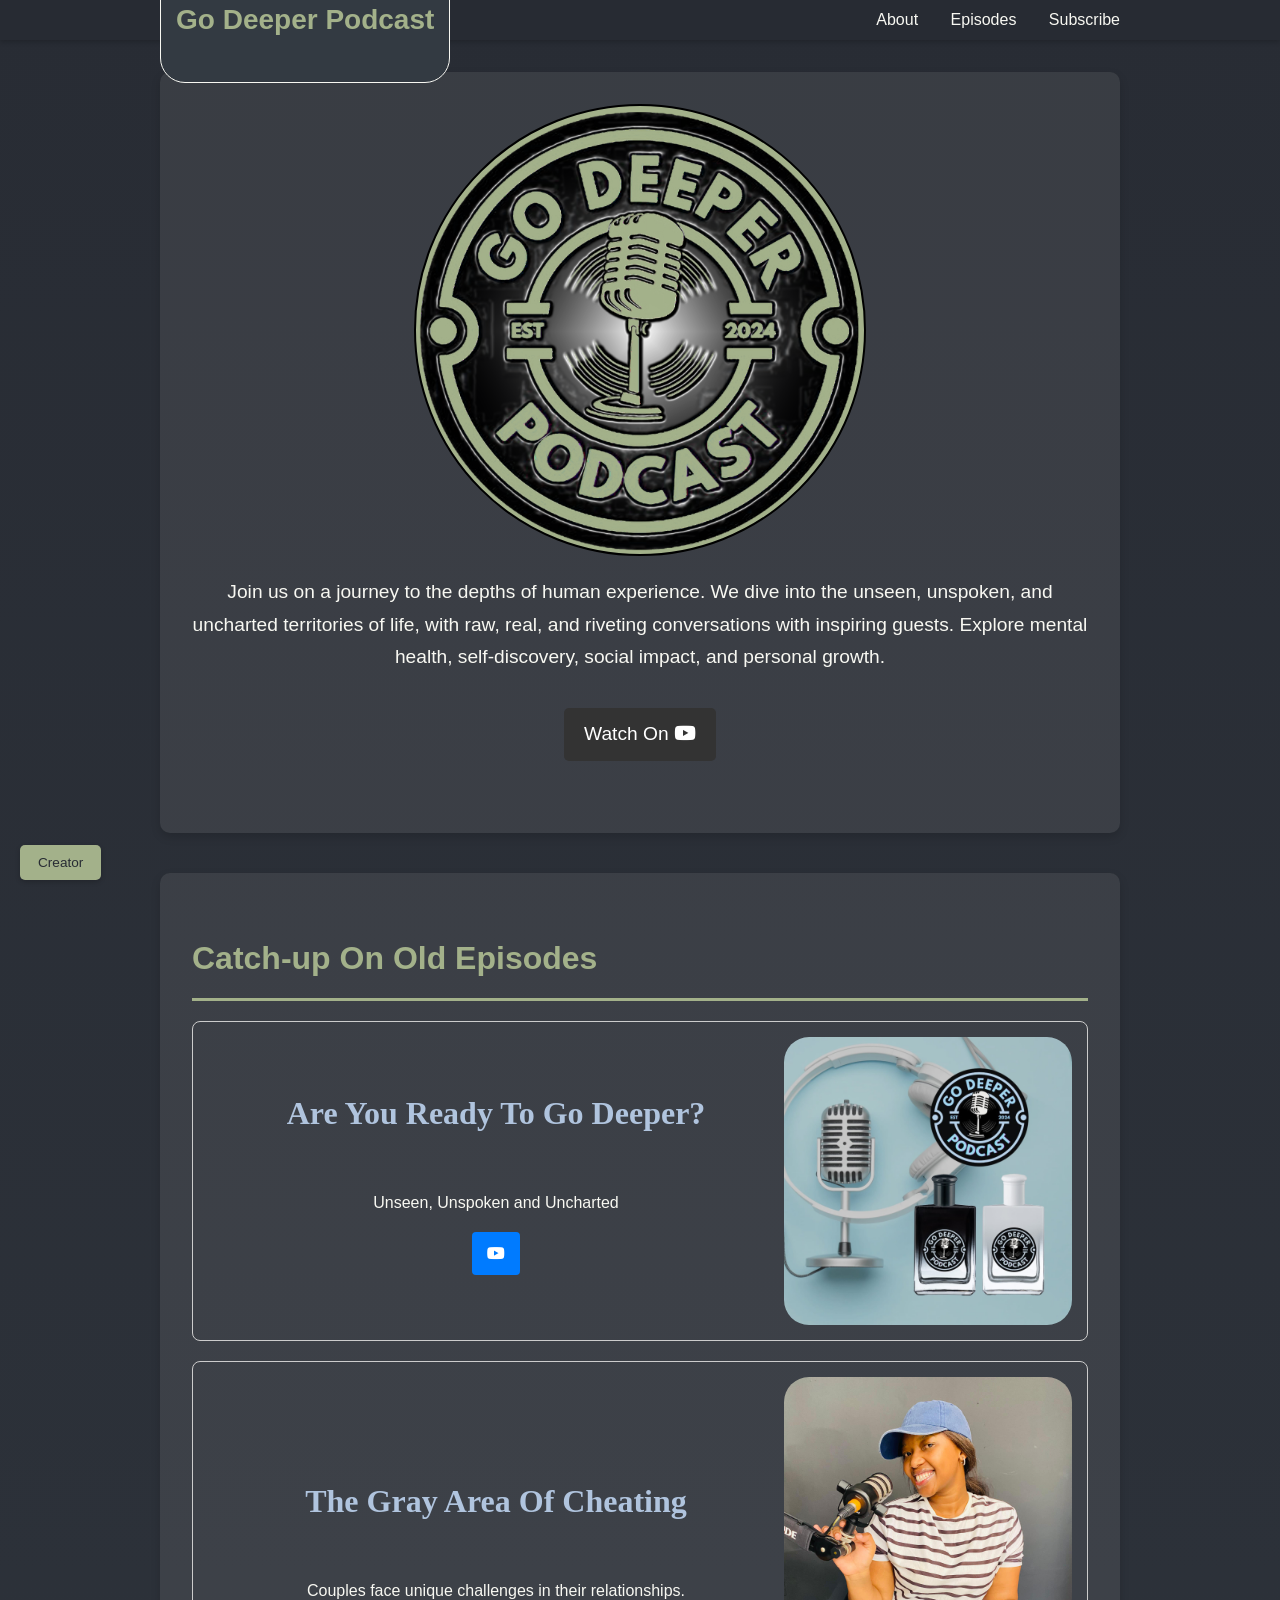
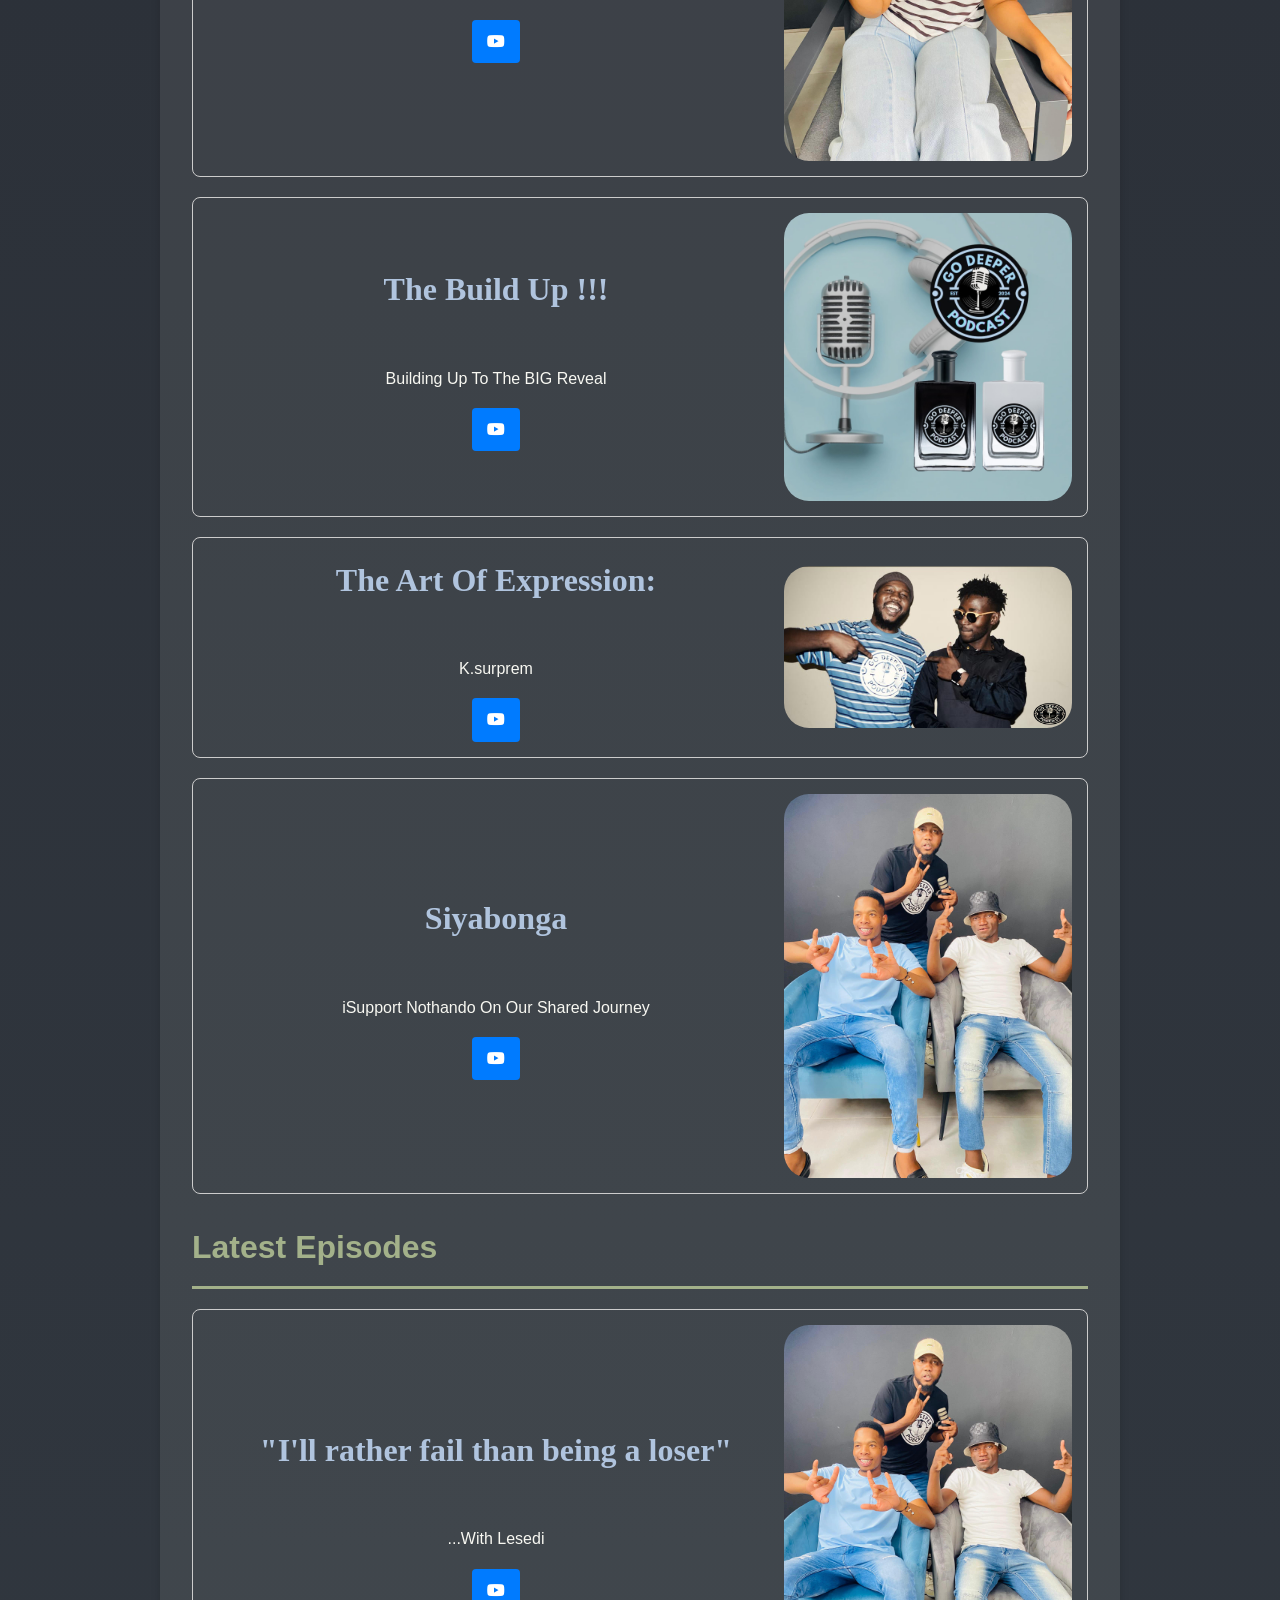
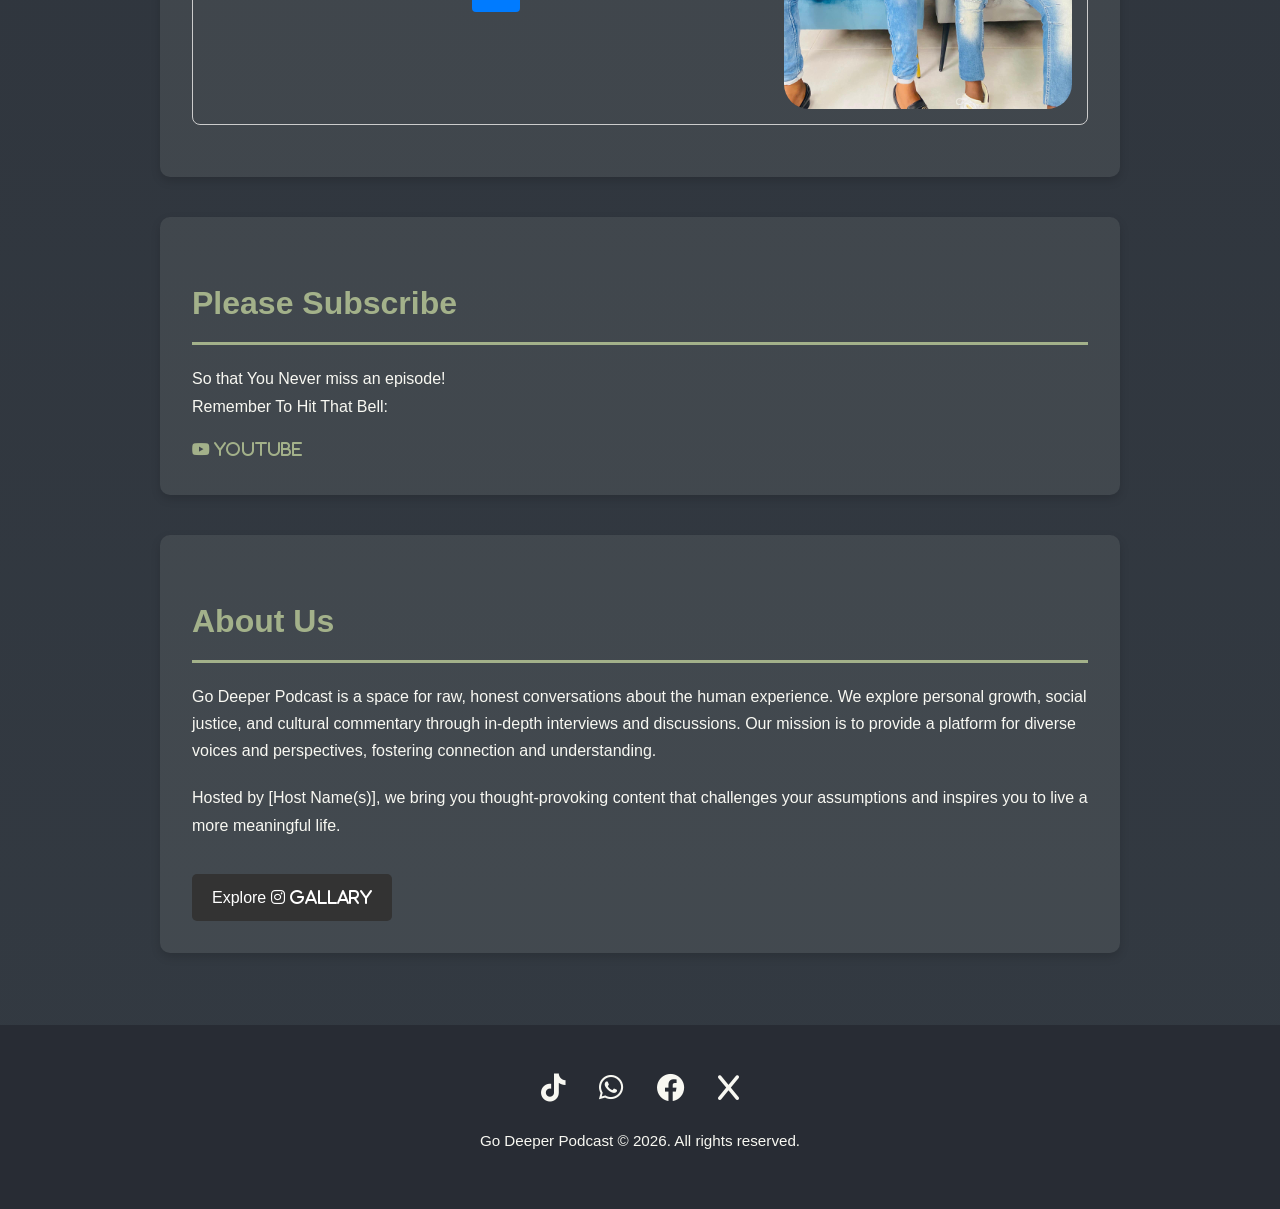
==== index.html @ d20de62c "New" ====
<!DOCTYPE html>
<html lang="en">
<head>
    <!-- MetaData -->
    <meta charset="UTF-8">
    <meta name="viewport" content="width=device-width, initial-scale=1.0">
    <meta name="description" content="Go Deeper Podcast - Dive into the depths of human experience with raw, honest conversations on personal growth, social justice & cultural commentary.">
    <meta name="keywords" content="podcast, mental health, self-discovery, social justice, culture, interviews">
    <meta name="author" content="Go Deeper Podcast">
    <!-- Title -->
    <title>Go Deeper Podcast</title>
    <!-- Favicon -->
    <link rel="icon" href="./graphics/imgs/logo_GD_blk.png" type="image/x-icon">
    <!-- CSS Styles -->
    <link rel="stylesheet" href="./static/css/root.css">
    <link rel="stylesheet" href="./static/css/epCards.css">
    <link rel="stylesheet" href="./static/css/createdby.css">
    <link rel="stylesheet" href="https://cdnjs.cloudflare.com/ajax/libs/font-awesome/6.0.0/css/all.min.css">
    <link rel="stylesheet" href="./static/css/slideShowImgs.css">
    
</head>
<body>
    <header>
        <nav>
            <div class="nav-header">
                <div class="logoNavHeader">
                    <h1>Go Deeper Podcast</h1>
                </div>
                <div class="logo"></div>
            </div>
            <!-- Navigation Links -->
            <div class="nav-links">
                <a href="#about">About</a>
                <a href="#episodes">Episodes</a>
                <a href="#subscribe">Subscribe</a>
            </div>
        </nav>
    </header>

    <main>
        <section id="hero">
            <div class="hero-content">
               <div style="
                display: flex; 
                justify-content: center; 
                align-items: center;
                ">
        <img style="
        border: 2px solid black;
        background-color: var(--secondary-color);
        border-radius: 50%;
        " src="./graphics/imgs/logo_GD_wrapped.png" width="50%" alt="Go Deeper Logo">
    </div>
                <p>Join us on a journey to the depths of human experience. We dive into the unseen, unspoken, and uncharted territories of life, with raw, real, and riveting conversations with inspiring guests. Explore mental health, self-discovery, social impact, and personal growth.</p>
                <a href="https://www.youtube.com/@GoDeeperPodcast-2024" class="cta-button">Watch On <i class="fab fa-youtube"></i></a>
            </div>
        </section>



        <section id="episodes">
            <h2>Catch-up On Old Episodes</h2>
            <div class="episode-list">
                <div class="episode-card">
                    <div class="ep-card-info">
                    <!-- EP1                -->
                    <h3>Are You Ready To Go Deeper?</h3>
                    <p>Unseen, Unspoken and Uncharted</p>
                    <a href="https://www.youtube.com/embed/DMxZ-RkCTno?si=Py2tjFVAHGiGEl0j" class="watch-button"><i class="fab fa-youtube"></i></a>
                    </div>
                    <div class="ep-card-img">
                        <img src="./graphics/images/3.jpg" alt="">
                    </div>
                </div>
                <!-- EP2 -->
                <div class="episode-card">
                    <div class="ep-card-info">
                        <h3>The Gray Area Of Cheating</h3>
                        <p>Couples face unique challenges in their relationships.</p>
                        <a href="https://youtu.be/taJwRIuUv_E?si=-A2vxd5lcbAE_JkM" class="watch-button"><i class="fab fa-youtube"></i></a>
                    </div>
                    <div class="ep-card-img">
                        <img src="./graphics/images/4.jpg" alt="">
                    </div>
                </div>
                <!-- Build Up -->
                <div class="episode-card">
                 <div class="ep-card-info">
                        <h3>The Build Up !!!</h3>
                        <p>Building Up To The BIG Reveal</p>
                        <a href="https://www.youtube.com/watch?v=FRuhBDn5GsE&t=34s" class="watch-button"><i class="fab fa-youtube"></i></a>
                    </div>
                    <div class="ep-card-img">
                        <img src="./graphics/images/3.jpg" alt="">
                    </div>
                </div>
                 <!-- EP3 -->
                <div class="episode-card">
                 <div class="ep-card-info">
                        <h3>The Art Of Expression:</h3>
                        <p>K.surprem</p>
                        <a href="https://www.youtube.com/watch?v=vms4dF-Xtgo&t=328s" class="watch-button"><i class="fab fa-youtube"></i></a>
                    </div>
                    <div class="ep-card-img">
                        <img src="./graphics/images/K.jpg" alt="">
                    </div>
                </div>
                
                <!-- EP4 -->
                <div class="episode-card">
                    <div class="ep-card-info">
                        <h3>Siyabonga</h3>
                        <p>iSupport Nothando On Our Shared Journey </p>
                        <a href="https://www.youtube.com/watch?v=Oq7trPsONWE&t=1930s" class="watch-button"><i class="fab fa-youtube"></i></a>
                    </div>
                    <div class="ep-card-img">
                        <img src="./graphics/images/1.jpg" alt="">
                    </div>
                </div>
                <!-- Add more episode cards here -->
                
                <h2 class="latest-eps">Latest Episodes</h2>
                <!-- Lesedi -->
                  <!-- EP4 -->
                <div class="episode-card">
                    <div class="ep-card-info">
                        <h3>"I'll rather fail than being a loser"</h3>
                        <p>...With Lesedi</p>
                        <a href="https://youtu.be/fXdi38VYnwU?si=JUtktKOISivNppUp" class="watch-button"><i class="fab fa-youtube"></i></a>
                    </div>
                    <div class="ep-card-img">
                        <img src="./graphics/images/1.jpg" alt="">
                    </div>
                </div>
                
            </div>
            
        <!-- EP_episodes -->
        </section>

        <section id="subscribe">
            <h2>Please <b class="latest-eps">Subscribe</b></h2>
            <p>So that You Never miss an episode! <br>
                Remember To Hit That Bell:</p>
            <div class="subscribe-links">
                <a href="https://www.youtube.com/@GoDeeperPodcast-2024" class="subscribe-button"><i class="fab fa-youtube"> YouTube</i></a>
                <!-- Add more subscription links here -->
            </div>
        </section>


                <section id="about">
            <h2>About Us</h2>
            <p>Go Deeper Podcast is a space for raw, honest conversations about the human experience. We explore personal growth, social justice, and cultural commentary through in-depth interviews and discussions. Our mission is to provide a platform for diverse voices and perspectives, fostering connection and understanding.</p>
            <p>Hosted by [Host Name(s)], we bring you thought-provoking content that challenges your assumptions and inspires you to live a more meaningful life.  </p>
            <a href="https://instagram.com/go_deeper_podcast_" class="cta-button">Explore <i class="fab fa-instagram"> Gallary</i> </a>
        </section>
    </main>

   

    <footer>
        <div class="footer-content">
            <div class="social-links">
                <a href="https://www.tiktok.com/@innocent_083"><i class="fab fa-tiktok"></i></a>
                <a href="https://whatsapp.com/channel/0029Vb9xrZx4Y9luPec2Gm2X"><i class="fab fa-whatsapp"></i></a>
                <a href="https://www.facebook.com/profile.php?id=100079624508359"><i class="fab fa-facebook"></i></a>
                <a href="https://x.com/godeeperpodcast"><i class="fab fa-x"></i></a>
            </div>
            <p>Go Deeper Podcast &copy; <span id="currentYear"></span>. All rights reserved.</p>
        </div>
    </footer>

    <!-- Created by Pule Mathikha -->
    <div class="created-by">
        <a href="https://theekingza.github.io/Portfolio/">
            <button>Creator</button>
        </a>
    </div>

    <!-- JavaScript -->
    <script src="./static/js/date.js"></script>

</body>
</html>
---- static/css/root.css ----
/* root.css */

/* CSS Variables (for easy customization) */
:root {
    --primary-color: #282c34;
    --secondary-color: #a3b18a;
    --tertiary-color: #f8f8f2;
    --accent-color: #50fa7b;
    --alt-color: #333a42;
    --alt-clr2: #b0c4de;
    --font-family: 'Segoe UI', Tahoma, Geneva, Verdana, sans-serif; /* Consistent font */
}

/* General Styles */
body {
    background: linear-gradient(to bottom, var(--primary-color), var(--alt-color));
    color: var(--tertiary-color);
    font-family: var(--font-family);
    margin: 0;
    padding: 0;
    line-height: 1.7; /* Increased for better readability */
}

/* Header & Navigation */
header {
    background-color: rgba(40, 44, 52, 0.95); /* Slightly more opaque */
    padding: 1rem 0;
    position: sticky;
    top: 0;
    z-index: 100;
    box-shadow: 0 2px 5px rgba(0, 0, 0, 0.2); /* Subtle shadow */
}

nav {
    display: flex;
    justify-content: space-between;
    align-items: center;
    max-width: 960px;
    margin: 0 auto;
    padding: 0 1.5rem;
    height: 0.9vh;
}

.nav-header {
    display: flex;
}

.logoNavHeader {
    background-color: var(--alt-color);
    padding: 15px;
    border-radius: 25px;
    border: 1.5px solid  var(--tertiary-color);
    
    
}

.logoNavHeader h1 {
    display: flex;
    justify-content: center;
    align-items: center;
    color: var(--secondary-color);
    font-size: 1.75rem;
    font-weight: 700;
}

@media (width < 500px) {

    .nav-links {
        display: none;
    } 

    div.episode-card {
        border: 1px solid;
        display: grid;
        grid-template-columns: 1fr;
        gap: 2rem;
    }
    
} 

.nav-links a {
    color: var(--tertiary-color);
    text-decoration: none;
    margin-left: 1.75rem;
    transition: color 0.3s ease;
    font-weight: 500;
}

.nav-links a:hover {
    color: var(--accent-color);
}

/* Main Content */
main {
    padding: 2rem 1.5rem;
    max-width: 960px;
    margin: 0 auto;
}

section {
    margin-bottom: 2.5rem;
    padding: 2rem;
    background-color: rgba(248, 248, 242, 0.08); /* Slightly darker background */
    border-radius: 10px;
    box-shadow: 0 4px 10px rgba(0, 0, 0, 0.15); /* Enhanced shadow */
}

h2 {
    color: var(--secondary-color);
    font-size: 2rem;
    margin-bottom: 1.25rem;
    border-bottom: 3px solid var(--secondary-color);
    padding-bottom: 0.75rem;
    font-weight: 600;
}

/* Hero Section */
#hero {
    text-align: center;
}

.hero-content {
    font-size: 1.2rem;
    margin-bottom: 2.5rem;
}

.hero-content div {
    margin-bottom: 1.25rem;
}

/* About Section */
#about p {
    margin-bottom: 1.25rem;
}

/* Footer */
footer {
    background-color: var(--primary-color);
    padding: 2.5rem 0;
    text-align: center;
    font-size: 0.95rem;
}

.footer-content {
    max-width: 960px;
    margin: 0 auto;
    padding: 0 1.5rem;
}

.social-links a {
    color: var(--tertiary-color);
    font-size: 1.75rem;
    margin: 0 0.9rem;
    transition: color 0.3s ease;
}

.social-links a:hover {
    color: var(--accent-color);
}

/* Buttons */
button {
    background-color: var(--accent-color);
    color: var(--primary-color);
    padding: 12px 24px;
    border: none;
    border-radius: 6px;
    cursor: pointer;
    transition: background-color 0.3s ease, transform 0.1s ease; /* Added transform for a subtle effect */
    font-size: 1.1rem;
    font-weight: 600;
    box-shadow: 0 2px 5px rgba(0, 0, 0, 0.2); /* Added a shadow to the button */
}

button:hover {
    background-color: var(--accent-color);
    transform: translateY(-2px); /* Slight lift effect on hover */
}

.subscribe-button {
    color: var(--secondary-color);
    text-decoration: none;
}

.subscribe-button:hover {
    color: var(--accent-color);
}
---- static/css/epCards.css ----
/* Add your custom styles here or in a separate CSS file */
        .cta-button {
            display: inline-block;
            background-color: #333; /* Example color */
            color: white;
            padding: 10px 20px;
            text-decoration: none;
            border-radius: 5px;
            margin-top: 15px;
        }

        a.cta-button:hover {
            background-color: var(--accent-color);
            color: black;
        }
        .episode-card {
            display: grid;
            grid-template-columns: 2fr 1fr;
            border: 1px solid #ccc;
            padding: 15px;
            margin-bottom: 20px;
            border-radius: 8px;
        }
        .episode-card h3 {
            color: var(--alt-clr2);
            font-size: 2rem;
            font-family: 'sans-serif';
            margin-top: 0;
        }

        .ep-card-info {
            display: flex;
            flex-direction:column;
            justify-content: center;
            align-items: center;
        }
        .ep-card-info p {
            text-align: center;
        }

        .ep-card-info a:hover {
            background-color: red;

        }

        .latest-eps {
            animation: fadin 2.5s infinite;
        }

        @keyframes fadin {
            0% {
                color: var(--secondary-color);
            }

            100% {
                color: red;
            }
        }


        .ep-card-img{
            display: flex;
            justify-content: center;
            align-items: center;
        }
        
        .ep-card-img img {
            border-radius: 25px;
            width: 100%;
            max-height: 100%;

        }
        .watch-button {
            display: inline-block;
            background-color: #007bff; /* Example color */
            color: white;
            padding: 8px 15px;
            text-decoration: none;
            border-radius: 4px;
        }
---- static/css/createdby.css ----
/* Created By Section */
.created-by {
    position: fixed;
    bottom: 20px;
    left: 20px;
    z-index: 101;
}

.created-by button {
    background-color: var(--secondary-color);
    color: var(--primary-color);
    padding: 10px 18px;
    border-radius: 5px;
    font-size: 0.85rem;
    text-decoration: none;
    transition: background-color 0.3s ease;
    font-weight: 500;
}

.created-by button:hover {
    background-color: #b0c4de;
    font-weight: bold;
}
---- static/css/slideShowImgs.css ----
/* Slideshow container */
.slideshow-container {
    max-width: 100%;
    height: 400px;
    overflow: hidden;
    position: relative;
    text-align: center;
  }
  
  /* Image styling */
  .slideshow-container img {
    max-height: 100%;
    max-width: 100%;
    object-fit: contain;
    transition: opacity 1s ease-in-out;
    border-radius: 25px;
  }
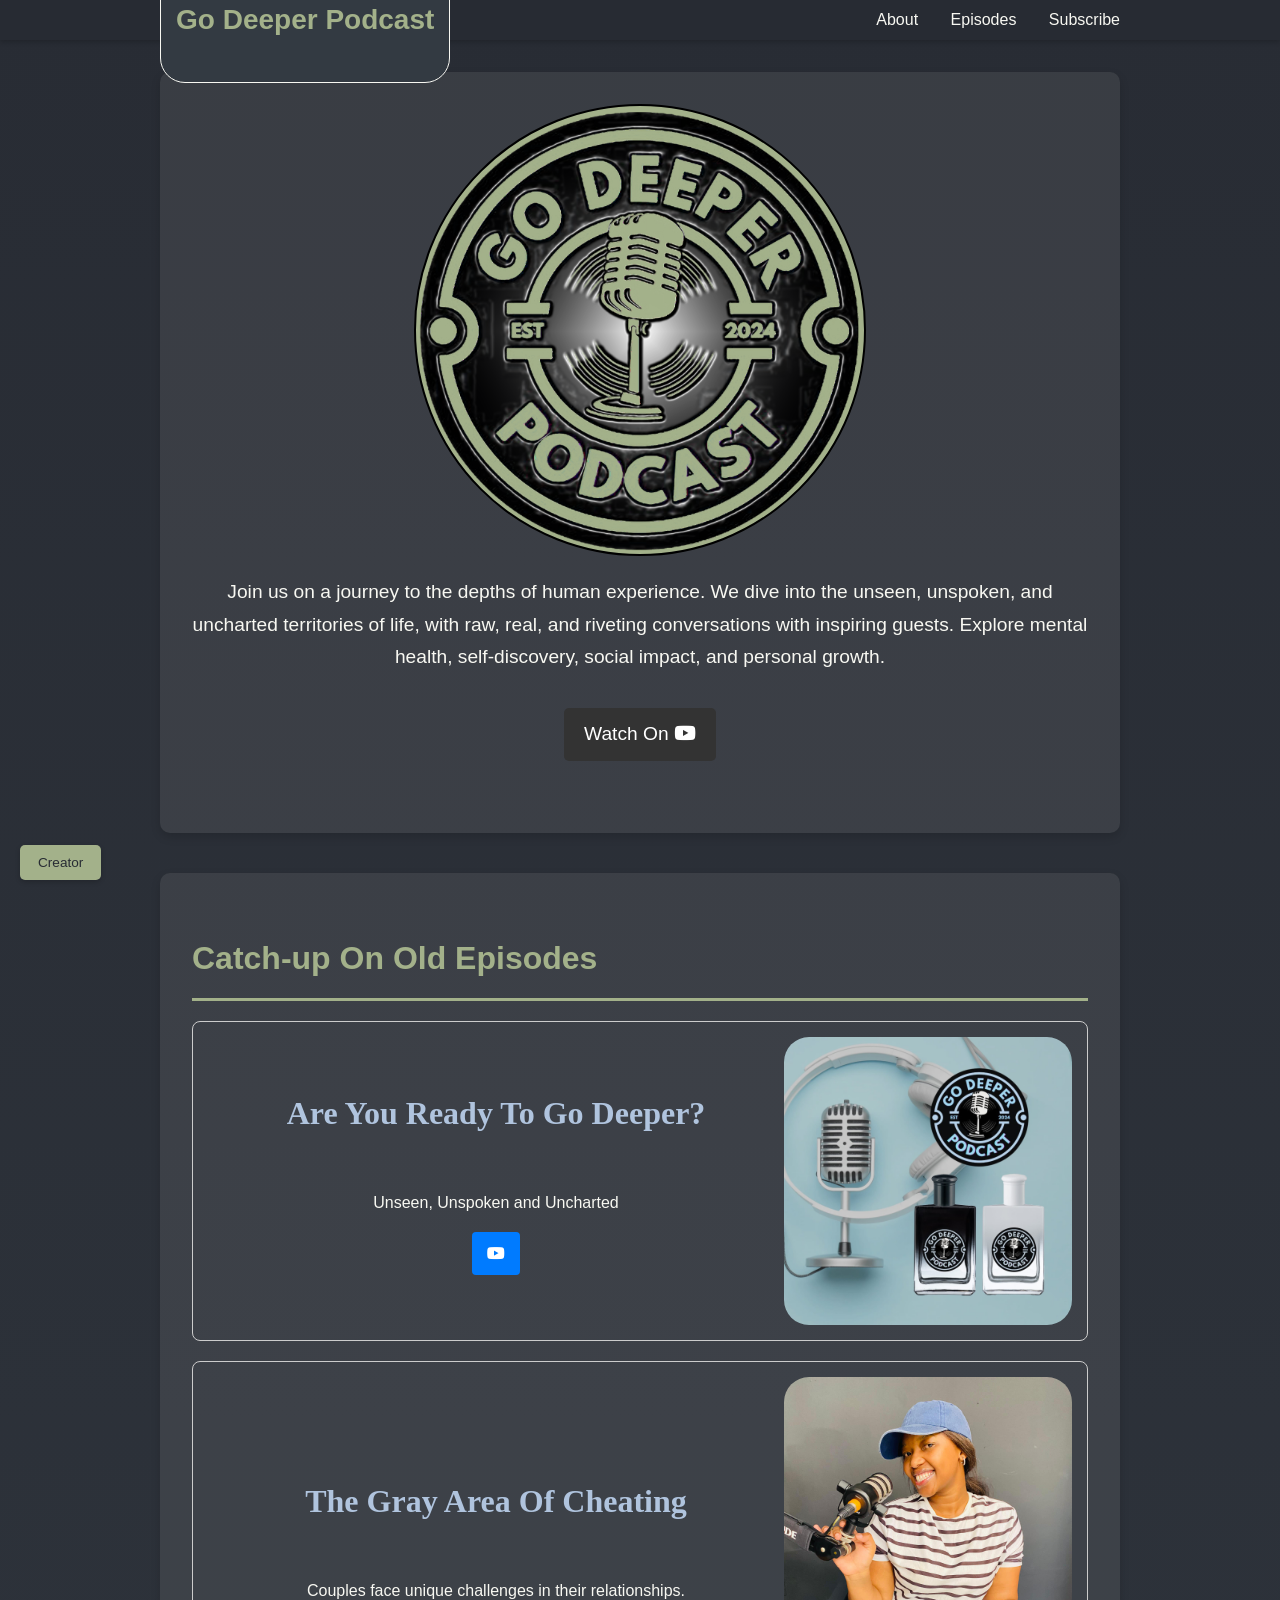
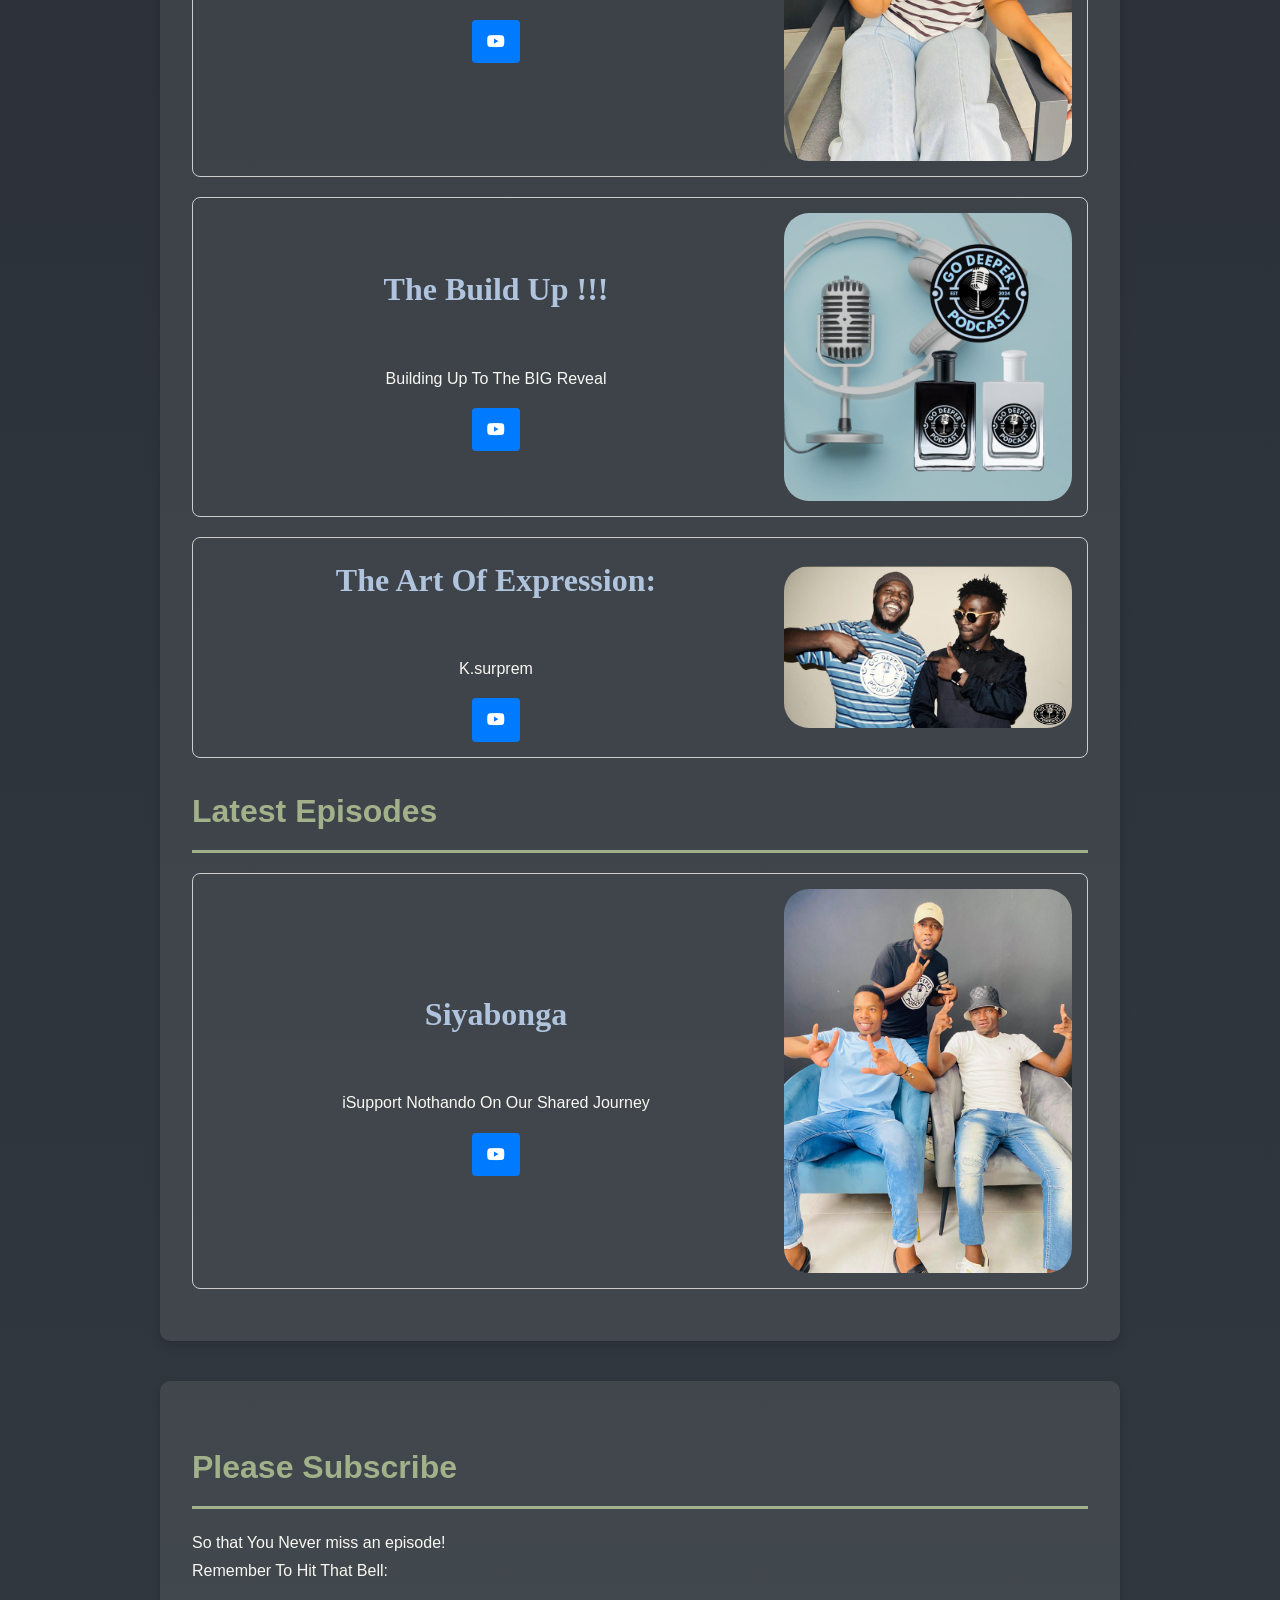
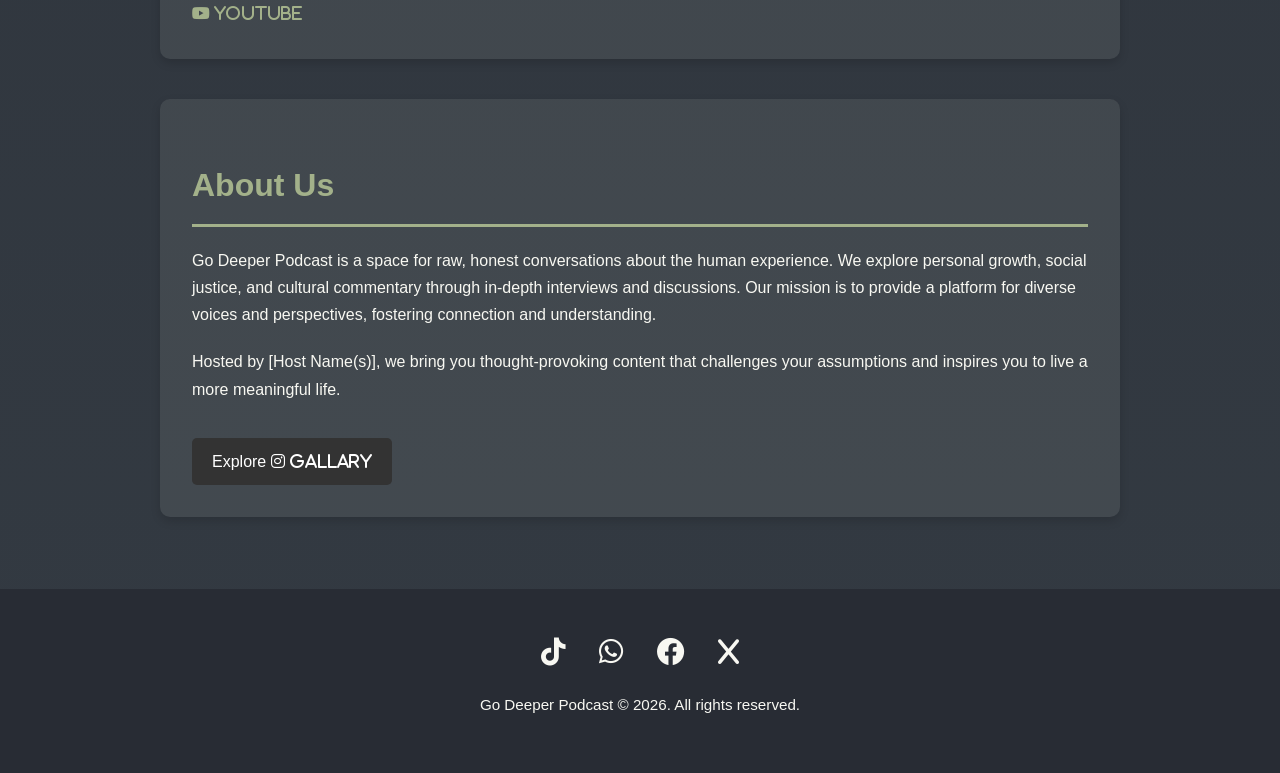
==== commit f0da994e: "Uploading from new machine" ====
--- a/index.html
+++ b/index.html
@@ -13,11 +13,95 @@
     <link rel="icon" href="./graphics/imgs/logo_GD_blk.png" type="image/x-icon">
     <!-- CSS Styles -->
     <link rel="stylesheet" href="./static/css/root.css">
-    <link rel="stylesheet" href="./static/css/epCards.css">
     <link rel="stylesheet" href="./static/css/createdby.css">
     <link rel="stylesheet" href="https://cdnjs.cloudflare.com/ajax/libs/font-awesome/6.0.0/css/all.min.css">
     <link rel="stylesheet" href="./static/css/slideShowImgs.css">
-    
+    <style>
+
+        /* Testing */
+
+     
+        /* Add your custom styles here or in a separate CSS file */
+        .cta-button {
+            display: inline-block;
+            background-color: #333; /* Example color */
+            color: white;
+            padding: 10px 20px;
+            text-decoration: none;
+            border-radius: 5px;
+            margin-top: 15px;
+        }
+
+        a.cta-button:hover {
+            background-color: var(--accent-color);
+            color: black;
+        }
+        .episode-card {
+            display: grid;
+            grid-template-columns: 2fr 1fr;
+            border: 1px solid #ccc;
+            padding: 15px;
+            margin-bottom: 20px;
+            border-radius: 8px;
+        }
+        .episode-card h3 {
+            color: var(--alt-clr2);
+            font-size: 2rem;
+            font-family: 'sans-serif';
+            margin-top: 0;
+        }
+
+        .ep-card-info {
+            display: flex;
+            flex-direction:column;
+            justify-content: center;
+            align-items: center;
+        }
+        .ep-card-info p {
+            text-align: center;
+        }
+
+        .ep-card-info a:hover {
+            background-color: red;
+
+        }
+
+        .latest-eps {
+            animation: fadin 2.5s infinite;
+        }
+
+        @keyframes fadin {
+            0% {
+                color: var(--secondary-color);
+            }
+
+            100% {
+                color: red;
+            }
+        }
+
+
+        .ep-card-img{
+            display: flex;
+            justify-content: center;
+            align-items: center;
+        }
+        
+        .ep-card-img img {
+            border-radius: 25px;
+            width: 100%;
+            max-height: 100%;
+
+        }
+        .watch-button {
+            display: inline-block;
+            background-color: #007bff; /* Example color */
+            color: white;
+            padding: 8px 15px;
+            text-decoration: none;
+            border-radius: 4px;
+        }
+    </style>
 </head>
 <body>
     <header>
@@ -43,7 +127,9 @@
                <div style="
                 display: flex; 
                 justify-content: center; 
-                align-items: center;
+                align-items: center; 
+               
+
                 ">
         <img style="
         border: 2px solid black;
@@ -105,6 +191,7 @@
                         <img src="./graphics/images/K.jpg" alt="">
                     </div>
                 </div>
+                <h2 class="latest-eps">Latest Episodes</h2>
                 
                 <!-- EP4 -->
                 <div class="episode-card">
@@ -118,24 +205,12 @@
                     </div>
                 </div>
                 <!-- Add more episode cards here -->
+
                 
-                <h2 class="latest-eps">Latest Episodes</h2>
-                <!-- Lesedi -->
-                  <!-- EP4 -->
-                <div class="episode-card">
-                    <div class="ep-card-info">
-                        <h3>"I'll rather fail than being a loser"</h3>
-                        <p>...With Lesedi</p>
-                        <a href="https://youtu.be/fXdi38VYnwU?si=JUtktKOISivNppUp" class="watch-button"><i class="fab fa-youtube"></i></a>
-                    </div>
-                    <div class="ep-card-img">
-                        <img src="./graphics/images/1.jpg" alt="">
-                    </div>
-                </div>
-                
+            <!-- EO_episode-list -->
             </div>
             
-        <!-- EP_episodes -->
+        <!-- EO_episodes -->
         </section>
 
         <section id="subscribe">
@@ -152,7 +227,7 @@
                 <section id="about">
             <h2>About Us</h2>
             <p>Go Deeper Podcast is a space for raw, honest conversations about the human experience. We explore personal growth, social justice, and cultural commentary through in-depth interviews and discussions. Our mission is to provide a platform for diverse voices and perspectives, fostering connection and understanding.</p>
-            <p>Hosted by [Host Name(s)], we bring you thought-provoking content that challenges your assumptions and inspires you to live a more meaningful life.  </p>
+            <p>Hosted by [Host Name(s)], we bring you thought-provoking content that challenges your assumptions and inspires you to live a more meaningful life.</p>
             <a href="https://instagram.com/go_deeper_podcast_" class="cta-button">Explore <i class="fab fa-instagram"> Gallary</i> </a>
         </section>
     </main>
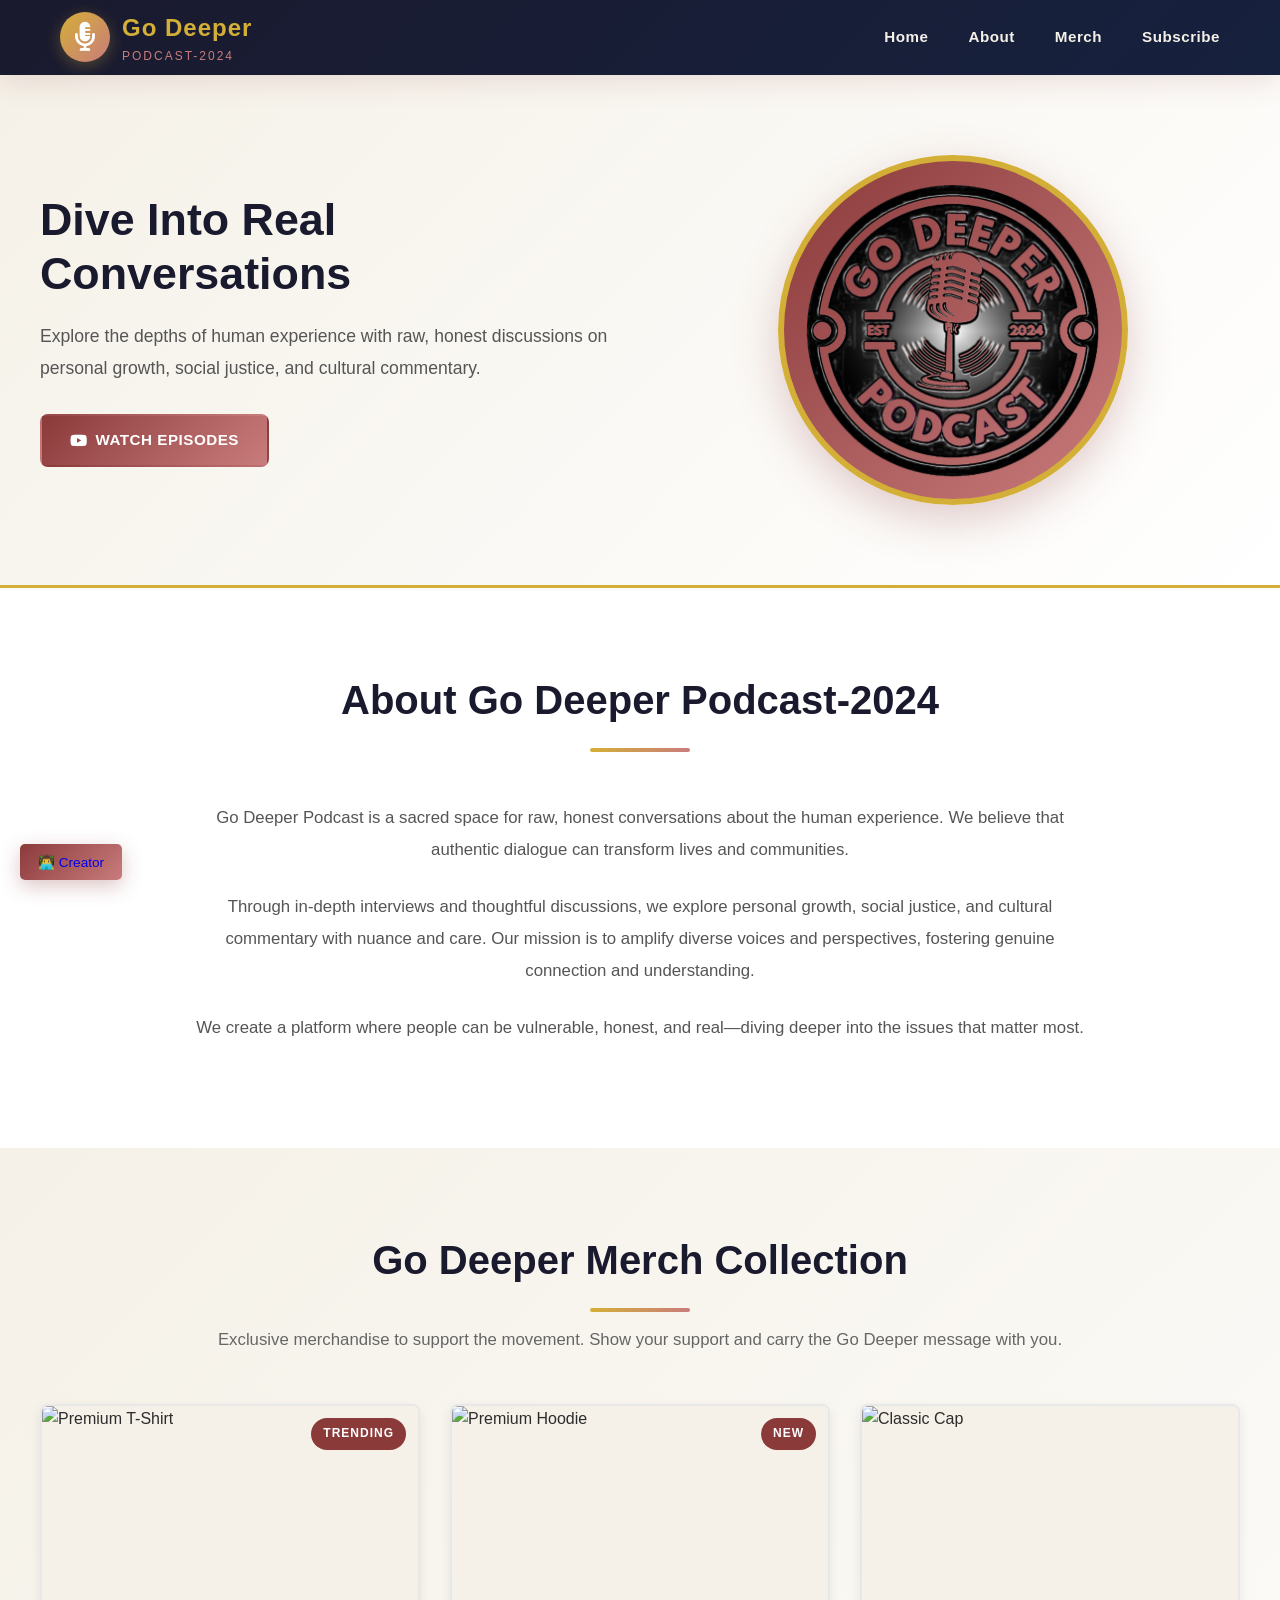
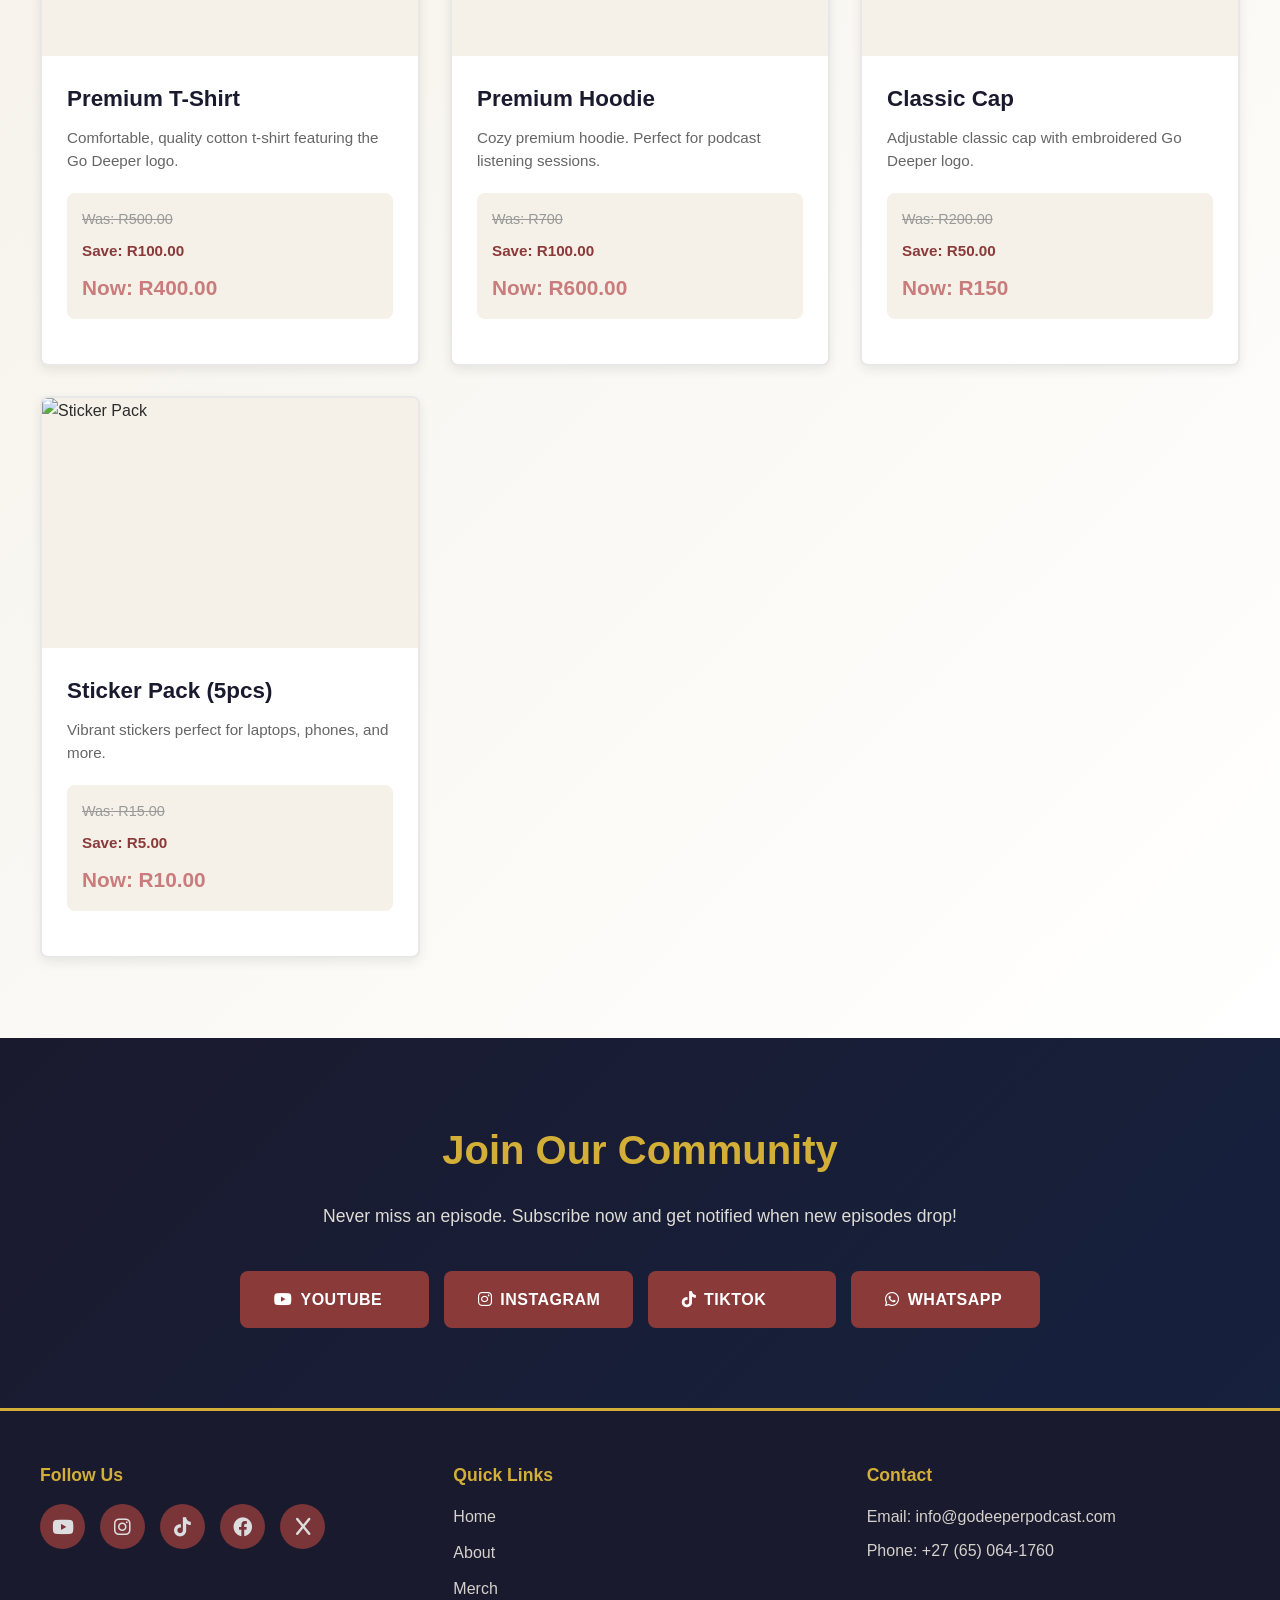
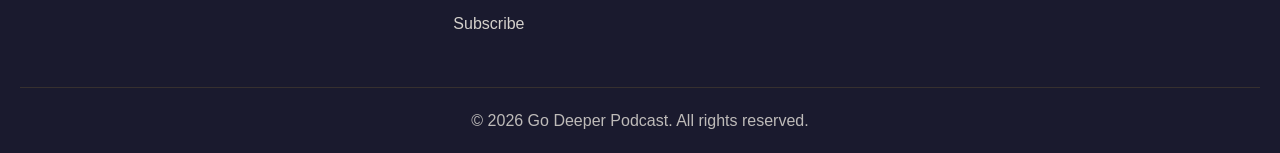
==== commit 5f95e277: "NewYear Upload and style Change" ====
--- a/index.html
+++ b/index.html
@@ -8,7 +8,7 @@
     <meta name="keywords" content="podcast, mental health, self-discovery, social justice, culture, interviews">
     <meta name="author" content="Go Deeper Podcast">
     <!-- Title -->
-    <title>Go Deeper Podcast</title>
+    <title>Go Deeper Podcast | Raw Conversations. Real Stories.</title>
     <!-- Favicon -->
     <link rel="icon" href="./graphics/imgs/logo_GD_blk.png" type="image/x-icon">
     <!-- CSS Styles -->
@@ -16,245 +16,244 @@
     <link rel="stylesheet" href="./static/css/createdby.css">
     <link rel="stylesheet" href="https://cdnjs.cloudflare.com/ajax/libs/font-awesome/6.0.0/css/all.min.css">
     <link rel="stylesheet" href="./static/css/slideShowImgs.css">
-    <style>
-
-        /* Testing */
-
-     
-        /* Add your custom styles here or in a separate CSS file */
-        .cta-button {
-            display: inline-block;
-            background-color: #333; /* Example color */
-            color: white;
-            padding: 10px 20px;
-            text-decoration: none;
-            border-radius: 5px;
-            margin-top: 15px;
-        }
-
-        a.cta-button:hover {
-            background-color: var(--accent-color);
-            color: black;
-        }
-        .episode-card {
-            display: grid;
-            grid-template-columns: 2fr 1fr;
-            border: 1px solid #ccc;
-            padding: 15px;
-            margin-bottom: 20px;
-            border-radius: 8px;
-        }
-        .episode-card h3 {
-            color: var(--alt-clr2);
-            font-size: 2rem;
-            font-family: 'sans-serif';
-            margin-top: 0;
-        }
-
-        .ep-card-info {
-            display: flex;
-            flex-direction:column;
-            justify-content: center;
-            align-items: center;
-        }
-        .ep-card-info p {
-            text-align: center;
-        }
-
-        .ep-card-info a:hover {
-            background-color: red;
-
-        }
-
-        .latest-eps {
-            animation: fadin 2.5s infinite;
-        }
-
-        @keyframes fadin {
-            0% {
-                color: var(--secondary-color);
-            }
-
-            100% {
-                color: red;
-            }
-        }
-
-
-        .ep-card-img{
-            display: flex;
-            justify-content: center;
-            align-items: center;
-        }
-        
-        .ep-card-img img {
-            border-radius: 25px;
-            width: 100%;
-            max-height: 100%;
-
-        }
-        .watch-button {
-            display: inline-block;
-            background-color: #007bff; /* Example color */
-            color: white;
-            padding: 8px 15px;
-            text-decoration: none;
-            border-radius: 4px;
-        }
-    </style>
 </head>
 <body>
+    <!-- ===== HEADER & NAVIGATION ===== -->
     <header>
-        <nav>
-            <div class="nav-header">
-                <div class="logoNavHeader">
-                    <h1>Go Deeper Podcast</h1>
-                </div>
-                <div class="logo"></div>
-            </div>
-            <!-- Navigation Links -->
-            <div class="nav-links">
-                <a href="#about">About</a>
-                <a href="#episodes">Episodes</a>
-                <a href="#subscribe">Subscribe</a>
+        <nav class="navbar">
+            <div class="nav-container">
+                <div class="nav-brand">
+                    <div class="brand-logo">
+                        <i class="fas fa-microphone-alt"></i>
+                    </div>
+                    <div class="brand-text">
+                        <h1>Go Deeper</h1>
+                        <p>Podcast-2024</p>
+                    </div>
+                </div>
+
+                <button class="nav-toggle" id="navToggle">
+                    <span></span>
+                    <span></span>
+                    <span></span>
+                </button>
+
+                <div class="nav-menu" id="navMenu">
+                    <a href="#home" class="nav-link">Home</a>
+                    <a href="#about" class="nav-link">About</a>
+                    <a href="#merch" class="nav-link">Merch</a>
+                    <a href="#subscribe" class="nav-link">Subscribe</a>
+                </div>
             </div>
         </nav>
     </header>
 
     <main>
-        <section id="hero">
+        <!-- ===== HERO SECTION ===== -->
+        <section id="home" class="hero">
             <div class="hero-content">
-               <div style="
-                display: flex; 
-                justify-content: center; 
-                align-items: center; 
-               
-
-                ">
-        <img style="
-        border: 2px solid black;
-        background-color: var(--secondary-color);
-        border-radius: 50%;
-        " src="./graphics/imgs/logo_GD_wrapped.png" width="50%" alt="Go Deeper Logo">
-    </div>
-                <p>Join us on a journey to the depths of human experience. We dive into the unseen, unspoken, and uncharted territories of life, with raw, real, and riveting conversations with inspiring guests. Explore mental health, self-discovery, social impact, and personal growth.</p>
-                <a href="https://www.youtube.com/@GoDeeperPodcast-2024" class="cta-button">Watch On <i class="fab fa-youtube"></i></a>
-            </div>
-        </section>
-
-
-
-        <section id="episodes">
-            <h2>Catch-up On Old Episodes</h2>
-            <div class="episode-list">
-                <div class="episode-card">
-                    <div class="ep-card-info">
-                    <!-- EP1                -->
-                    <h3>Are You Ready To Go Deeper?</h3>
-                    <p>Unseen, Unspoken and Uncharted</p>
-                    <a href="https://www.youtube.com/embed/DMxZ-RkCTno?si=Py2tjFVAHGiGEl0j" class="watch-button"><i class="fab fa-youtube"></i></a>
-                    </div>
-                    <div class="ep-card-img">
-                        <img src="./graphics/images/3.jpg" alt="">
-                    </div>
-                </div>
-                <!-- EP2 -->
-                <div class="episode-card">
-                    <div class="ep-card-info">
-                        <h3>The Gray Area Of Cheating</h3>
-                        <p>Couples face unique challenges in their relationships.</p>
-                        <a href="https://youtu.be/taJwRIuUv_E?si=-A2vxd5lcbAE_JkM" class="watch-button"><i class="fab fa-youtube"></i></a>
-                    </div>
-                    <div class="ep-card-img">
-                        <img src="./graphics/images/4.jpg" alt="">
-                    </div>
-                </div>
-                <!-- Build Up -->
-                <div class="episode-card">
-                 <div class="ep-card-info">
-                        <h3>The Build Up !!!</h3>
-                        <p>Building Up To The BIG Reveal</p>
-                        <a href="https://www.youtube.com/watch?v=FRuhBDn5GsE&t=34s" class="watch-button"><i class="fab fa-youtube"></i></a>
-                    </div>
-                    <div class="ep-card-img">
-                        <img src="./graphics/images/3.jpg" alt="">
-                    </div>
-                </div>
-                 <!-- EP3 -->
-                <div class="episode-card">
-                 <div class="ep-card-info">
-                        <h3>The Art Of Expression:</h3>
-                        <p>K.surprem</p>
-                        <a href="https://www.youtube.com/watch?v=vms4dF-Xtgo&t=328s" class="watch-button"><i class="fab fa-youtube"></i></a>
-                    </div>
-                    <div class="ep-card-img">
-                        <img src="./graphics/images/K.jpg" alt="">
-                    </div>
-                </div>
-                <h2 class="latest-eps">Latest Episodes</h2>
+                <div class="hero-text">
+                    <h2>Dive Into Real Conversations</h2>
+                    <p>Explore the depths of human experience with raw, honest discussions on personal growth, social justice, and cultural commentary.</p>
+                    <a href="https://www.youtube.com/@GoDeeperPodcast-2024" class="btn btn-primary">
+                        <i class="fab fa-youtube"></i> Watch Episodes
+                    </a>
+                </div>
+                <div class="hero-image">
+                    <img src="./graphics/imgs/logo_GD_wrapped.png" alt="Go Deeper Podcast Logo">
+                </div>
+            </div>
+        </section>
+
+        <!-- ===== ABOUT SECTION ===== -->
+        <section id="about" class="about">
+            <div class="about-container">
+                <h2>About Go Deeper Podcast-2024</h2>
+                <div class="about-content">
+                    <p>Go Deeper Podcast is a sacred space for raw, honest conversations about the human experience. We believe that authentic dialogue can transform lives and communities.</p>
+                    <p>Through in-depth interviews and thoughtful discussions, we explore personal growth, social justice, and cultural commentary with nuance and care. Our mission is to amplify diverse voices and perspectives, fostering genuine connection and understanding.</p>
+                    <p>We create a platform where people can be vulnerable, honest, and real—diving deeper into the issues that matter most.</p>
+                </div>
+            </div>
+        </section>
+
+        <!-- ===== MERCH SECTION ===== -->
+        <section id="merch" class="merch">
+            <div class="merch-container">
+                <h2>Go Deeper Merch Collection</h2>
+                <p class="merch-subtitle">Exclusive merchandise to support the movement. Show your support and carry the Go Deeper message with you.</p>
+
+                <div class="merch-grid">
+                    <!-- Product 1: T-Shirt -->
+                    <div class="merch-product">
+                        <div class="product-image">
+                            <img src="./graphics/images/tshirt.jpg" alt="Premium T-Shirt">
+                            <div class="product-badge">TRENDING</div>
+                        </div>
+                        <div class="product-info">
+                            <h3>Premium T-Shirt</h3>
+                            <p class="product-desc">Comfortable, quality cotton t-shirt featuring the Go Deeper logo.</p>
+                            <div class="product-pricing">
+                                <span class="price-was">Was: R500.00</span>
+                                <span class="price-save">Save: R100.00</span>
+                                <span class="price-now">Now: R400.00</span>
+                            </div>
+                            <!-- <button class="btn btn-secondary">View Details</button> -->
+                        </div>
+                    </div>
+
+                    <!-- Product 2: Hoodie -->
+                    <div class="merch-product">
+                        <div class="product-image">
+                            <img src="./graphics/images/hoodie.jpg" alt="Premium Hoodie">
+                            <div class="product-badge">NEW</div>
+                        </div>
+                        <div class="product-info">
+                            <h3>Premium Hoodie</h3>
+                            <p class="product-desc">Cozy premium hoodie. Perfect for podcast listening sessions.</p>
+                            <div class="product-pricing">
+                                <span class="price-was">Was: R700</span>
+                                <span class="price-save">Save: R100.00</span>
+                                <span class="price-now">Now: R600.00</span>
+                            </div>
+                            <!-- <button class="btn btn-secondary">View Details</button> -->
+                        </div>
+                    </div>
+
+                    <!-- Product 3: Cap -->
+                    <div class="merch-product">
+                        <div class="product-image">
+                            <img src="./graphics/images/cap.jpg" alt="Classic Cap">
+                        </div>
+                        <div class="product-info">
+                            <h3>Classic Cap</h3>
+                            <p class="product-desc">Adjustable classic cap with embroidered Go Deeper logo.</p>
+                            <div class="product-pricing">
+                                <span class="price-was">Was: R200.00</span>
+                                <span class="price-save">Save: R50.00</span>
+                                <span class="price-now">Now: R150</span>
+                            </div>
+                            <!-- <button class="btn btn-secondary">View Details</button> -->
+                        </div>
+                    </div>
+
+                   
+
+                 
+
+                    <!-- Product 6: Stickers Pack -->
+                    <div class="merch-product">
+                        <div class="product-image">
+                            <img src="./graphics/images/stickers.jpg" alt="Sticker Pack">
+                        </div>
+                        <div class="product-info">
+                            <h3>Sticker Pack (5pcs)</h3>
+                            <p class="product-desc">Vibrant stickers perfect for laptops, phones, and more.</p>
+                            <div class="product-pricing">
+                                <span class="price-was">Was: R15.00</span>
+                                <span class="price-save">Save: R5.00</span>
+                                <span class="price-now">Now: R10.00</span>
+                            </div>
+                            <!-- <button class="btn btn-secondary">View Details</button> -->
+                        </div>
+                    </div>
+                </div>
+            </div>
+        </section>
+
+        <!-- ===== SUBSCRIBE SECTION ===== -->
+        <section id="subscribe" class="subscribe">
+            <div class="subscribe-container">
+                <h2>Join Our Community</h2>
+                <p>Never miss an episode. Subscribe now and get notified when new episodes drop!</p>
                 
-                <!-- EP4 -->
-                <div class="episode-card">
-                    <div class="ep-card-info">
-                        <h3>Siyabonga</h3>
-                        <p>iSupport Nothando On Our Shared Journey </p>
-                        <a href="https://www.youtube.com/watch?v=Oq7trPsONWE&t=1930s" class="watch-button"><i class="fab fa-youtube"></i></a>
-                    </div>
-                    <div class="ep-card-img">
-                        <img src="./graphics/images/1.jpg" alt="">
-                    </div>
-                </div>
-                <!-- Add more episode cards here -->
-
-                
-            <!-- EO_episode-list -->
-            </div>
-            
-        <!-- EO_episodes -->
-        </section>
-
-        <section id="subscribe">
-            <h2>Please <b class="latest-eps">Subscribe</b></h2>
-            <p>So that You Never miss an episode! <br>
-                Remember To Hit That Bell:</p>
-            <div class="subscribe-links">
-                <a href="https://www.youtube.com/@GoDeeperPodcast-2024" class="subscribe-button"><i class="fab fa-youtube"> YouTube</i></a>
-                <!-- Add more subscription links here -->
-            </div>
-        </section>
-
-
-                <section id="about">
-            <h2>About Us</h2>
-            <p>Go Deeper Podcast is a space for raw, honest conversations about the human experience. We explore personal growth, social justice, and cultural commentary through in-depth interviews and discussions. Our mission is to provide a platform for diverse voices and perspectives, fostering connection and understanding.</p>
-            <p>Hosted by [Host Name(s)], we bring you thought-provoking content that challenges your assumptions and inspires you to live a more meaningful life.</p>
-            <a href="https://instagram.com/go_deeper_podcast_" class="cta-button">Explore <i class="fab fa-instagram"> Gallary</i> </a>
+                <div class="subscribe-buttons">
+                    <a href="https://www.youtube.com/@GoDeeperPodcast-2024" class="btn btn-subscribe">
+                        <i class="fab fa-youtube"></i> YouTube
+                    </a>
+                    <a href="https://instagram.com/go_deeper_podcast_" class="btn btn-subscribe">
+                        <i class="fab fa-instagram"></i> Instagram
+                    </a>
+                    <a href="https://www.tiktok.com/@innocent_083" class="btn btn-subscribe">
+                        <i class="fab fa-tiktok"></i> TikTok
+                    </a>
+                    <a href="https://whatsapp.com/channel/0029Vb9xrZx4Y9luPec2Gm2X" class="btn btn-subscribe">
+                        <i class="fab fa-whatsapp"></i> WhatsApp
+                    </a>
+                </div>
+            </div>
         </section>
     </main>
 
-   
-
+    <!-- ===== FOOTER ===== -->
     <footer>
         <div class="footer-content">
-            <div class="social-links">
-                <a href="https://www.tiktok.com/@innocent_083"><i class="fab fa-tiktok"></i></a>
-                <a href="https://whatsapp.com/channel/0029Vb9xrZx4Y9luPec2Gm2X"><i class="fab fa-whatsapp"></i></a>
-                <a href="https://www.facebook.com/profile.php?id=100079624508359"><i class="fab fa-facebook"></i></a>
-                <a href="https://x.com/godeeperpodcast"><i class="fab fa-x"></i></a>
-            </div>
-            <p>Go Deeper Podcast &copy; <span id="currentYear"></span>. All rights reserved.</p>
+            <div class="footer-section">
+                <h4>Follow Us</h4>
+                <div class="social-links">
+                    <a href="https://www.youtube.com/@GoDeeperPodcast-2024" title="YouTube">
+                        <i class="fab fa-youtube"></i>
+                    </a>
+                    <a href="https://instagram.com/go_deeper_podcast_" title="Instagram">
+                        <i class="fab fa-instagram"></i>
+                    </a>
+                    <a href="https://www.tiktok.com/@innocent_083" title="TikTok">
+                        <i class="fab fa-tiktok"></i>
+                    </a>
+                    <a href="https://www.facebook.com/profile.php?id=100079624508359" title="Facebook">
+                        <i class="fab fa-facebook"></i>
+                    </a>
+                    <a href="https://x.com/godeeperpodcast" title="X">
+                        <i class="fab fa-x"></i>
+                    </a>
+                </div>
+            </div>
+            <div class="footer-section">
+                <h4>Quick Links</h4>
+                <ul>
+                    <li><a href="#home">Home</a></li>
+                    <li><a href="#about">About</a></li>
+                    <li><a href="#merch">Merch</a></li>
+                    <li><a href="#subscribe">Subscribe</a></li>
+                </ul>
+            </div>
+            <div class="footer-section">
+                <h4>Contact</h4>
+                <p>Email: info@godeeperpodcast.com</p>
+                <p>Phone: +27 (65) 064-1760</p>
+            </div>
+        </div>
+        <div class="footer-bottom">
+            <p>&copy; <span id="currentYear"></span> Go Deeper Podcast. All rights reserved.</p>
         </div>
     </footer>
 
     <!-- Created by Pule Mathikha -->
     <div class="created-by">
         <a href="https://theekingza.github.io/Portfolio/">
-            <button>Creator</button>
+            <button>👨‍💻 Creator</button>
         </a>
     </div>
 
     <!-- JavaScript -->
     <script src="./static/js/date.js"></script>
-
+    <script>
+        // Mobile menu toggle
+        const navToggle = document.getElementById('navToggle');
+        const navMenu = document.getElementById('navMenu');
+        const navLinks = document.querySelectorAll('.nav-link');
+
+        navToggle.addEventListener('click', () => {
+            navMenu.classList.toggle('active');
+            navToggle.classList.toggle('active');
+        });
+
+        navLinks.forEach(link => {
+            link.addEventListener('click', () => {
+                navMenu.classList.remove('active');
+                navToggle.classList.remove('active');
+            });
+        });
+    </script>
 </body>
-</html>
+</html>
--- a/static/css/root.css
+++ b/static/css/root.css
@@ -1,187 +1,683 @@
-/* root.css */
-
-/* CSS Variables (for easy customization) */
+/* ===== COLOR PALETTE ===== */
 :root {
-    --primary-color: #282c34;
-    --secondary-color: #a3b18a;
-    --tertiary-color: #f8f8f2;
-    --accent-color: #50fa7b;
-    --alt-color: #333a42;
-    --alt-clr2: #b0c4de;
-    --font-family: 'Segoe UI', Tahoma, Geneva, Verdana, sans-serif; /* Consistent font */
-}
-
-/* General Styles */
-body {
-    background: linear-gradient(to bottom, var(--primary-color), var(--alt-color));
-    color: var(--tertiary-color);
-    font-family: var(--font-family);
+    /* Warm & Modern: Burgundy, Gold, Cream, Charcoal */
+    --primary-dark: #1a1a2e;
+    --secondary-dark: #16213e;
+    --accent-burgundy: #8b3a3a;
+    --accent-gold: #d4af37;
+    --accent-rose: #c97c7c;
+    --light-cream: #f5f1e8;
+    --light-gray: #e8e8e8;
+    --text-dark: #2c2c2c;
+    --text-light: #f5f1e8;
+    --border-radius: 8px;
+    --transition: all 0.3s ease;
+}
+
+* {
     margin: 0;
     padding: 0;
-    line-height: 1.7; /* Increased for better readability */
-}
-
-/* Header & Navigation */
+    box-sizing: border-box;
+}
+
+html {
+    scroll-behavior: smooth;
+}
+
+body {
+    font-family: 'Segoe UI', Tahoma, Geneva, Verdana, sans-serif;
+    color: var(--text-dark);
+    line-height: 1.6;
+    background-color: #ffffff;
+}
+
+/* ===== HEADER & NAVIGATION ===== */
 header {
-    background-color: rgba(40, 44, 52, 0.95); /* Slightly more opaque */
-    padding: 1rem 0;
+    background: linear-gradient(135deg, var(--primary-dark) 0%, var(--secondary-dark) 100%);
+    box-shadow: 0 6px 30px rgba(139, 58, 58, 0.15);
     position: sticky;
     top: 0;
+    z-index: 1000;
+}
+
+.navbar {
+    padding: 0;
+}
+
+.nav-container {
+    max-width: 1200px;
+    margin: 0 auto;
+    padding: 0 20px;
+    display: flex;
+    justify-content: space-between;
+    align-items: center;
+    height: 75px;
+}
+
+.nav-brand {
+    display: flex;
+    align-items: center;
+    gap: 12px;
+    text-decoration: none;
+}
+
+.brand-logo {
+    width: 50px;
+    height: 50px;
+    background: linear-gradient(135deg, var(--accent-gold), var(--accent-rose));
+    border-radius: 50%;
+    display: flex;
+    align-items: center;
+    justify-content: center;
+    font-size: 1.8rem;
+    color: white;
+    box-shadow: 0 4px 15px rgba(212, 175, 55, 0.3);
+    transition: var(--transition);
+}
+
+.brand-logo:hover {
+    transform: scale(1.1) rotate(-15deg);
+    box-shadow: 0 6px 20px rgba(212, 175, 55, 0.4);
+}
+
+.brand-text {
+    color: var(--text-light);
+}
+
+.brand-text h1 {
+    font-size: 1.5rem;
+    font-weight: 700;
+    letter-spacing: 1px;
+    margin: 0;
+    color: var(--accent-gold);
+}
+
+.brand-text p {
+    font-size: 0.75rem;
+    letter-spacing: 2px;
+    text-transform: uppercase;
+    margin: 0;
+    color: var(--accent-rose);
+}
+
+.nav-toggle {
+    display: none;
+    background: none;
+    border: none;
+    cursor: pointer;
+    flex-direction: column;
+    gap: 6px;
+}
+
+.nav-toggle span {
+    width: 25px;
+    height: 3px;
+    background: var(--accent-gold);
+    border-radius: 2px;
+    transition: var(--transition);
+}
+
+.nav-menu {
+    display: flex;
+    gap: 40px;
+    align-items: center;
+}
+
+.nav-link {
+    color: var(--text-light);
+    text-decoration: none;
+    font-weight: 600;
+    font-size: 0.95rem;
+    position: relative;
+    letter-spacing: 0.5px;
+    transition: var(--transition);
+}
+
+.nav-link::after {
+    content: '';
+    position: absolute;
+    bottom: -5px;
+    left: 0;
+    width: 0;
+    height: 2px;
+    background: linear-gradient(90deg, var(--accent-gold), var(--accent-rose));
+    transition: var(--transition);
+}
+
+.nav-link:hover {
+    color: var(--accent-gold);
+}
+
+.nav-link:hover::after {
+    width: 100%;
+}
+
+/* ===== BUTTONS ===== */
+.btn {
+    display: inline-flex;
+    align-items: center;
+    gap: 8px;
+    padding: 12px 28px;
+    text-decoration: none;
+    border-radius: var(--border-radius);
+    font-weight: 600;
+    font-size: 0.95rem;
+    border: 2px solid transparent;
+    cursor: pointer;
+    transition: var(--transition);
+    text-transform: uppercase;
+    letter-spacing: 0.5px;
+}
+
+.btn-primary {
+    background: linear-gradient(135deg, var(--accent-burgundy), var(--accent-rose));
+    color: white;
+}
+
+.btn-primary:hover {
+    transform: translateY(-3px);
+    box-shadow: 0 8px 25px rgba(139, 58, 58, 0.35);
+}
+
+.btn-secondary {
+    background: var(--accent-gold);
+    color: var(--primary-dark);
+    font-weight: 700;
+}
+
+.btn-secondary:hover {
+    background: var(--accent-rose);
+    color: white;
+    transform: translateY(-2px);
+    box-shadow: 0 6px 20px rgba(201, 124, 124, 0.3);
+}
+
+.btn-subscribe {
+    background: var(--accent-burgundy);
+    color: white;
+    padding: 14px 32px;
+    font-size: 1rem;
+}
+
+.btn-subscribe:hover {
+    background: var(--accent-rose);
+    transform: translateY(-3px) scale(1.05);
+    box-shadow: 0 10px 30px rgba(139, 58, 58, 0.35);
+}
+
+/* ===== HERO SECTION ===== */
+.hero {
+    padding: 80px 20px;
+    background: linear-gradient(135deg, var(--light-cream) 0%, #ffffff 100%);
+    border-bottom: 3px solid var(--accent-gold);
+}
+
+.hero-content {
+    max-width: 1200px;
+    margin: 0 auto;
+    display: grid;
+    grid-template-columns: 1fr 1fr;
+    gap: 50px;
+    align-items: center;
+}
+
+.hero-text h2 {
+    font-size: 2.8rem;
+    color: var(--primary-dark);
+    margin-bottom: 20px;
+    line-height: 1.2;
+}
+
+.hero-text p {
+    font-size: 1.1rem;
+    color: #555;
+    margin-bottom: 30px;
+    line-height: 1.8;
+}
+
+.hero-image {
+    display: flex;
+    justify-content: center;
+    align-items: center;
+}
+
+.hero-image img {
+    width: 100%;
+    max-width: 350px;
+    border: 6px solid var(--accent-gold);
+    border-radius: 50%;
+    background: linear-gradient(135deg, var(--accent-burgundy), var(--accent-rose));
+    padding: 20px;
+    box-shadow: 0 15px 45px rgba(139, 58, 58, 0.25);
+    transition: var(--transition);
+}
+
+.hero-image img:hover {
+    transform: scale(1.08) rotate(8deg);
+    box-shadow: 0 20px 55px rgba(139, 58, 58, 0.35);
+}
+
+/* ===== ABOUT SECTION ===== */
+.about {
+    padding: 80px 20px;
+    background: white;
+}
+
+.about-container {
+    max-width: 900px;
+    margin: 0 auto;
+}
+
+.about-container h2 {
+    text-align: center;
+    font-size: 2.5rem;
+    color: var(--primary-dark);
+    margin-bottom: 50px;
+    position: relative;
+    padding-bottom: 20px;
+}
+
+.about-container h2::after {
+    content: '';
+    position: absolute;
+    bottom: 0;
+    left: 50%;
+    transform: translateX(-50%);
+    width: 100px;
+    height: 4px;
+    background: linear-gradient(90deg, var(--accent-gold), var(--accent-rose));
+    border-radius: 2px;
+}
+
+.about-content p {
+    font-size: 1.05rem;
+    line-height: 1.9;
+    color: #555;
+    margin-bottom: 25px;
+    text-align: center;
+}
+
+/* ===== MERCH SECTION ===== */
+.merch {
+    padding: 80px 20px;
+    background: linear-gradient(135deg, var(--light-cream) 0%, #ffffff 100%);
+}
+
+.merch-container {
+    max-width: 1200px;
+    margin: 0 auto;
+}
+
+.merch-container h2 {
+    text-align: center;
+    font-size: 2.5rem;
+    color: var(--primary-dark);
+    margin-bottom: 15px;
+    position: relative;
+    padding-bottom: 20px;
+}
+
+.merch-container h2::after {
+    content: '';
+    position: absolute;
+    bottom: 0;
+    left: 50%;
+    transform: translateX(-50%);
+    width: 100px;
+    height: 4px;
+    background: linear-gradient(90deg, var(--accent-gold), var(--accent-rose));
+    border-radius: 2px;
+}
+
+.merch-subtitle {
+    text-align: center;
+    font-size: 1.05rem;
+    color: #666;
+    margin-bottom: 50px;
+}
+
+.merch-grid {
+    display: grid;
+    grid-template-columns: repeat(auto-fit, minmax(320px, 1fr));
+    gap: 30px;
+}
+
+.merch-product {
+    background: white;
+    border: 2px solid var(--light-gray);
+    border-radius: var(--border-radius);
+    overflow: hidden;
+    transition: var(--transition);
+    box-shadow: 0 4px 12px rgba(0, 0, 0, 0.08);
+}
+
+.merch-product:hover {
+    border-color: var(--accent-gold);
+    box-shadow: 0 12px 35px rgba(139, 58, 58, 0.15);
+    transform: translateY(-8px);
+}
+
+.product-image {
+    position: relative;
+    width: 100%;
+    height: 250px;
+    background: var(--light-cream);
+    overflow: hidden;
+}
+
+.product-image img {
+    width: 100%;
+    height: 100%;
+    object-fit: cover;
+    transition: var(--transition);
+}
+
+.merch-product:hover .product-image img {
+    transform: scale(1.1);
+}
+
+.product-badge {
+    position: absolute;
+    top: 12px;
+    right: 12px;
+    background: var(--accent-burgundy);
+    color: white;
+    padding: 6px 12px;
+    border-radius: 20px;
+    font-size: 0.75rem;
+    font-weight: 700;
+    letter-spacing: 1px;
+}
+
+.product-info {
+    padding: 25px;
+}
+
+.product-info h3 {
+    font-size: 1.4rem;
+    color: var(--primary-dark);
+    margin-bottom: 10px;
+}
+
+.product-desc {
+    color: #666;
+    font-size: 0.95rem;
+    margin-bottom: 20px;
+    line-height: 1.5;
+}
+
+.product-pricing {
+    display: flex;
+    flex-direction: column;
+    gap: 8px;
+    margin-bottom: 20px;
+    padding: 15px;
+    background: var(--light-cream);
+    border-radius: var(--border-radius);
+}
+
+.price-was {
+    color: #999;
+    font-size: 0.9rem;
+    text-decoration: line-through;
+}
+
+.price-save {
+    color: var(--accent-burgundy);
+    font-weight: 700;
+    font-size: 0.95rem;
+}
+
+.price-now {
+    color: var(--accent-rose);
+    font-size: 1.3rem;
+    font-weight: 700;
+}
+
+/* ===== SUBSCRIBE SECTION ===== */
+.subscribe {
+    padding: 80px 20px;
+    background: linear-gradient(135deg, var(--primary-dark) 0%, var(--secondary-dark) 100%);
+    text-align: center;
+}
+
+.subscribe-container {
+    max-width: 800px;
+    margin: 0 auto;
+}
+
+.subscribe-container h2 {
+    font-size: 2.5rem;
+    color: var(--accent-gold);
+    margin-bottom: 20px;
+}
+
+.subscribe-container p {
+    font-size: 1.1rem;
+    color: var(--text-light);
+    margin-bottom: 40px;
+    opacity: 0.9;
+}
+
+.subscribe-buttons {
+    display: grid;
+    grid-template-columns: repeat(auto-fit, minmax(180px, 1fr));
+    gap: 15px;
+}
+
+/* ===== FOOTER ===== */
+footer {
+    background: var(--primary-dark);
+    color: var(--text-light);
+    padding: 50px 20px 20px;
+    border-top: 3px solid var(--accent-gold);
+}
+
+.footer-content {
+    max-width: 1200px;
+    margin: 0 auto;
+    display: grid;
+    grid-template-columns: repeat(auto-fit, minmax(250px, 1fr));
+    gap: 40px;
+    margin-bottom: 40px;
+}
+
+.footer-section h4 {
+    color: var(--accent-gold);
+    margin-bottom: 15px;
+    font-size: 1.1rem;
+}
+
+.footer-section ul {
+    list-style: none;
+}
+
+.footer-section ul li {
+    margin-bottom: 10px;
+}
+
+.footer-section a {
+    color: var(--text-light);
+    text-decoration: none;
+    transition: var(--transition);
+    opacity: 0.85;
+}
+
+.footer-section a:hover {
+    color: var(--accent-gold);
+    opacity: 1;
+}
+
+.footer-section p {
+    margin-bottom: 8px;
+    opacity: 0.85;
+}
+
+.social-links {
+    display: flex;
+    gap: 15px;
+    flex-wrap: wrap;
+}
+
+.social-links a {
+    width: 45px;
+    height: 45px;
+    background: var(--accent-burgundy);
+    color: white;
+    border-radius: 50%;
+    display: flex;
+    align-items: center;
+    justify-content: center;
+    font-size: 1.2rem;
+    transition: var(--transition);
+}
+
+.social-links a:hover {
+    background: var(--accent-gold);
+    transform: translateY(-5px) scale(1.1);
+}
+
+.footer-bottom {
+    text-align: center;
+    padding-top: 20px;
+    border-top: 1px solid rgba(212, 175, 55, 0.2);
+    color: var(--text-light);
+    opacity: 0.75;
+}
+
+/* ===== CREATED BY ===== */
+.created-by {
+    position: fixed;
+    bottom: 20px;
+    right: 20px;
     z-index: 100;
-    box-shadow: 0 2px 5px rgba(0, 0, 0, 0.2); /* Subtle shadow */
-}
-
-nav {
-    display: flex;
-    justify-content: space-between;
-    align-items: center;
-    max-width: 960px;
-    margin: 0 auto;
-    padding: 0 1.5rem;
-    height: 0.9vh;
-}
-
-.nav-header {
-    display: flex;
-}
-
-.logoNavHeader {
-    background-color: var(--alt-color);
-    padding: 15px;
-    border-radius: 25px;
-    border: 1.5px solid  var(--tertiary-color);
-    
-    
-}
-
-.logoNavHeader h1 {
-    display: flex;
-    justify-content: center;
-    align-items: center;
-    color: var(--secondary-color);
-    font-size: 1.75rem;
-    font-weight: 700;
-}
-
-@media (width < 500px) {
-
-    .nav-links {
-        display: none;
-    } 
-
-    div.episode-card {
-        border: 1px solid;
-        display: grid;
+}
+
+.created-by button {
+    background: linear-gradient(135deg, var(--accent-burgundy), var(--accent-rose));
+    color: white;
+    border: none;
+    padding: 12px 20px;
+    border-radius: var(--border-radius);
+    cursor: pointer;
+    font-weight: 600;
+    transition: var(--transition);
+    box-shadow: 0 6px 20px rgba(139, 58, 58, 0.3);
+}
+
+.created-by button:hover {
+    transform: translateY(-3px) scale(1.08);
+    box-shadow: 0 10px 30px rgba(139, 58, 58, 0.4);
+}
+
+.created-by a {
+    text-decoration: none;
+}
+
+/* ===== RESPONSIVE DESIGN ===== */
+@media (max-width: 768px) {
+    .nav-container {
+        height: 60px;
+    }
+
+    .nav-toggle {
+        display: flex;
+    }
+
+    .nav-toggle.active span:nth-child(1) {
+        transform: rotate(45deg) translate(10px, 10px);
+    }
+
+    .nav-toggle.active span:nth-child(2) {
+        opacity: 0;
+    }
+
+    .nav-toggle.active span:nth-child(3) {
+        transform: rotate(-45deg) translate(7px, -7px);
+    }
+
+    .nav-menu {
+        position: absolute;
+        top: 60px;
+        left: 0;
+        right: 0;
+        background: var(--secondary-dark);
+        flex-direction: column;
+        gap: 20px;
+        padding: 30px 20px;
+        max-height: 0;
+        overflow: hidden;
+        transition: var(--transition);
+    }
+
+    .nav-menu.active {
+        max-height: 400px;
+    }
+
+    .hero-content {
         grid-template-columns: 1fr;
-        gap: 2rem;
-    }
-    
-} 
-
-.nav-links a {
-    color: var(--tertiary-color);
-    text-decoration: none;
-    margin-left: 1.75rem;
-    transition: color 0.3s ease;
-    font-weight: 500;
-}
-
-.nav-links a:hover {
-    color: var(--accent-color);
-}
-
-/* Main Content */
-main {
-    padding: 2rem 1.5rem;
-    max-width: 960px;
-    margin: 0 auto;
-}
-
-section {
-    margin-bottom: 2.5rem;
-    padding: 2rem;
-    background-color: rgba(248, 248, 242, 0.08); /* Slightly darker background */
-    border-radius: 10px;
-    box-shadow: 0 4px 10px rgba(0, 0, 0, 0.15); /* Enhanced shadow */
-}
-
-h2 {
-    color: var(--secondary-color);
-    font-size: 2rem;
-    margin-bottom: 1.25rem;
-    border-bottom: 3px solid var(--secondary-color);
-    padding-bottom: 0.75rem;
-    font-weight: 600;
-}
-
-/* Hero Section */
-#hero {
-    text-align: center;
-}
-
-.hero-content {
-    font-size: 1.2rem;
-    margin-bottom: 2.5rem;
-}
-
-.hero-content div {
-    margin-bottom: 1.25rem;
-}
-
-/* About Section */
-#about p {
-    margin-bottom: 1.25rem;
-}
-
-/* Footer */
-footer {
-    background-color: var(--primary-color);
-    padding: 2.5rem 0;
-    text-align: center;
-    font-size: 0.95rem;
-}
-
-.footer-content {
-    max-width: 960px;
-    margin: 0 auto;
-    padding: 0 1.5rem;
-}
-
-.social-links a {
-    color: var(--tertiary-color);
-    font-size: 1.75rem;
-    margin: 0 0.9rem;
-    transition: color 0.3s ease;
-}
-
-.social-links a:hover {
-    color: var(--accent-color);
-}
-
-/* Buttons */
-button {
-    background-color: var(--accent-color);
-    color: var(--primary-color);
-    padding: 12px 24px;
-    border: none;
-    border-radius: 6px;
-    cursor: pointer;
-    transition: background-color 0.3s ease, transform 0.1s ease; /* Added transform for a subtle effect */
-    font-size: 1.1rem;
-    font-weight: 600;
-    box-shadow: 0 2px 5px rgba(0, 0, 0, 0.2); /* Added a shadow to the button */
-}
-
-button:hover {
-    background-color: var(--accent-color);
-    transform: translateY(-2px); /* Slight lift effect on hover */
-}
-
-.subscribe-button {
-    color: var(--secondary-color);
-    text-decoration: none;
-}
-
-.subscribe-button:hover {
-    color: var(--accent-color);
+        gap: 30px;
+    }
+
+    .hero-text h2 {
+        font-size: 2rem;
+    }
+
+    .hero-image img {
+        max-width: 250px;
+    }
+
+    .merch-grid {
+        grid-template-columns: 1fr;
+    }
+
+    .subscribe-buttons {
+        grid-template-columns: 1fr;
+    }
+
+    .footer-content {
+        grid-template-columns: 1fr;
+        gap: 30px;
+    }
+}
+
+@media (max-width: 480px) {
+    .brand-text h1 {
+        font-size: 1.2rem;
+    }
+
+    .hero {
+        padding: 50px 15px;
+    }
+
+    .hero-text h2 {
+        font-size: 1.6rem;
+    }
+
+    .about {
+        padding: 50px 15px;
+    }
+
+    .merch {
+        padding: 50px 15px;
+    }
+
+    .subscribe {
+        padding: 50px 15px;
+    }
+
+    .btn {
+        width: 100%;
+        justify-content: center;
+    }
+
+    .created-by {
+        bottom: 10px;
+        right: 10px;
+    }
+
+    .created-by button {
+        padding: 10px 16px;
+        font-size: 0.8rem;
+    }
 }
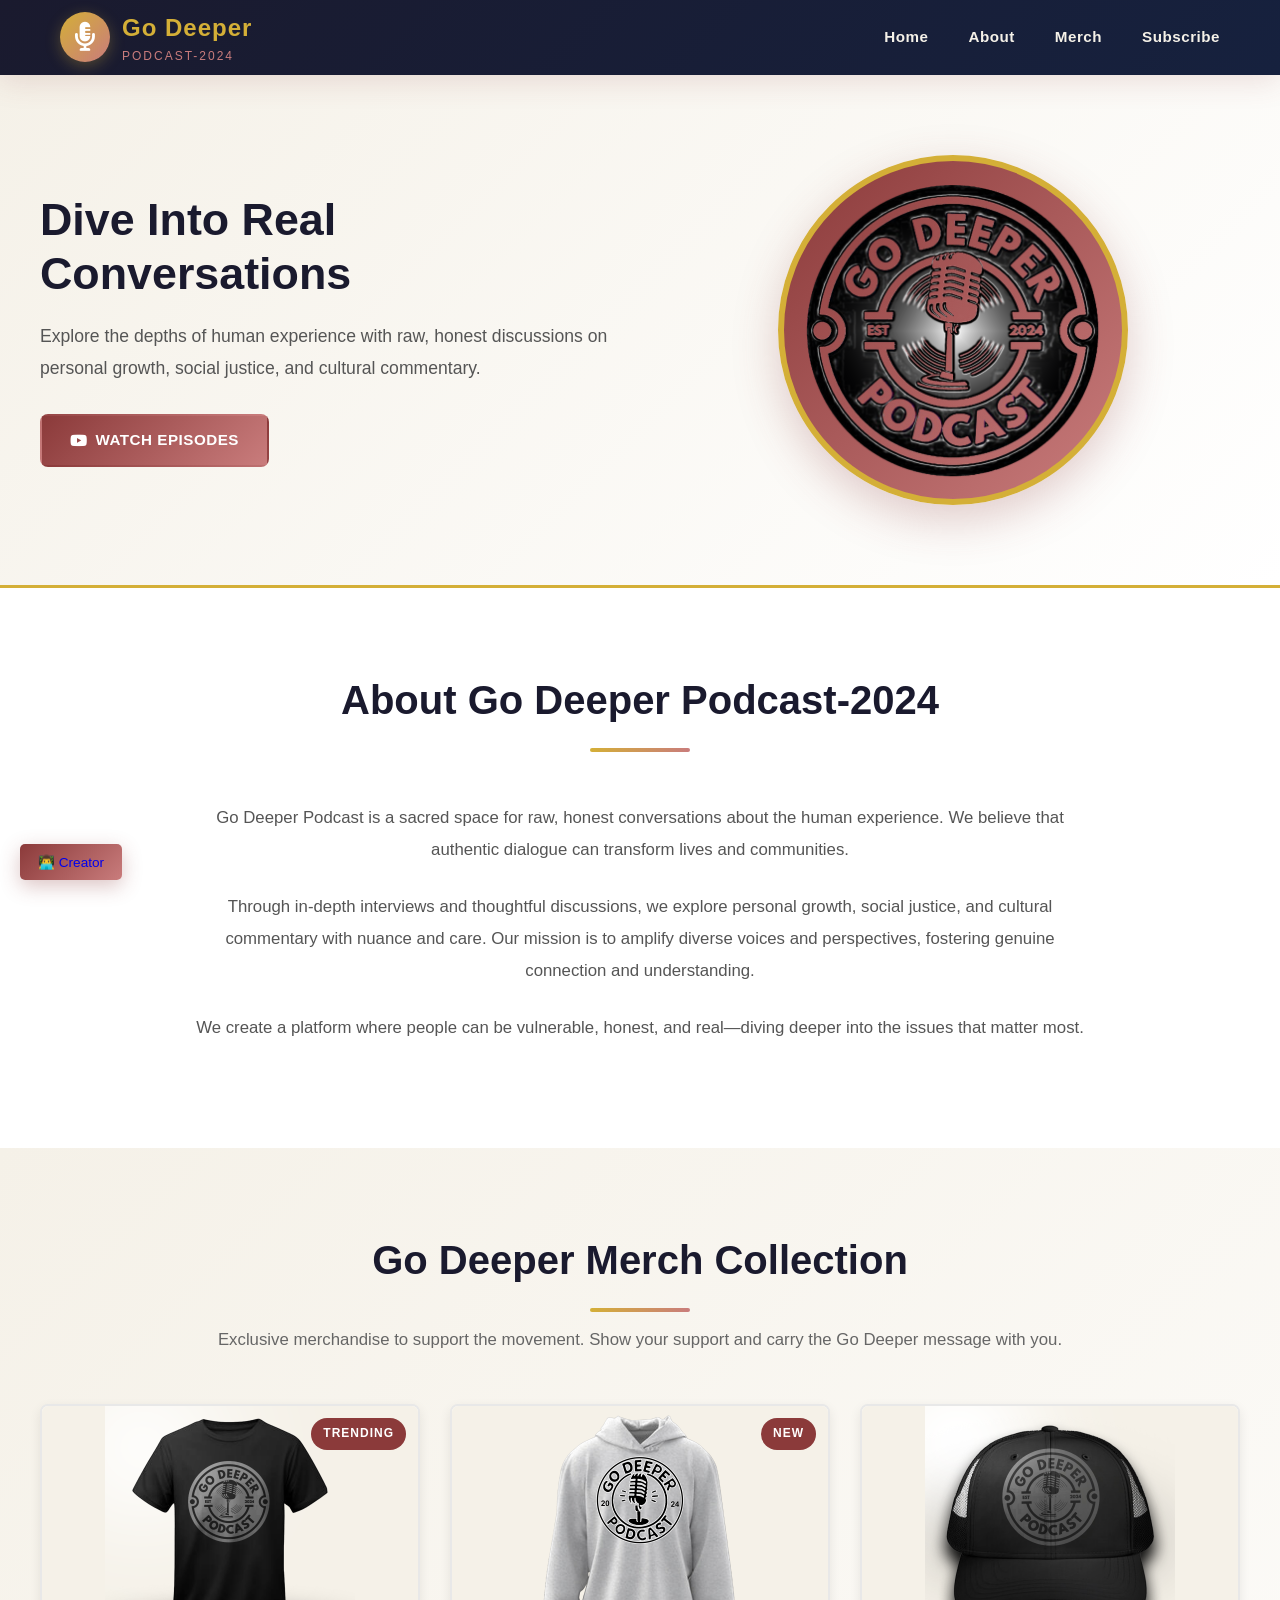
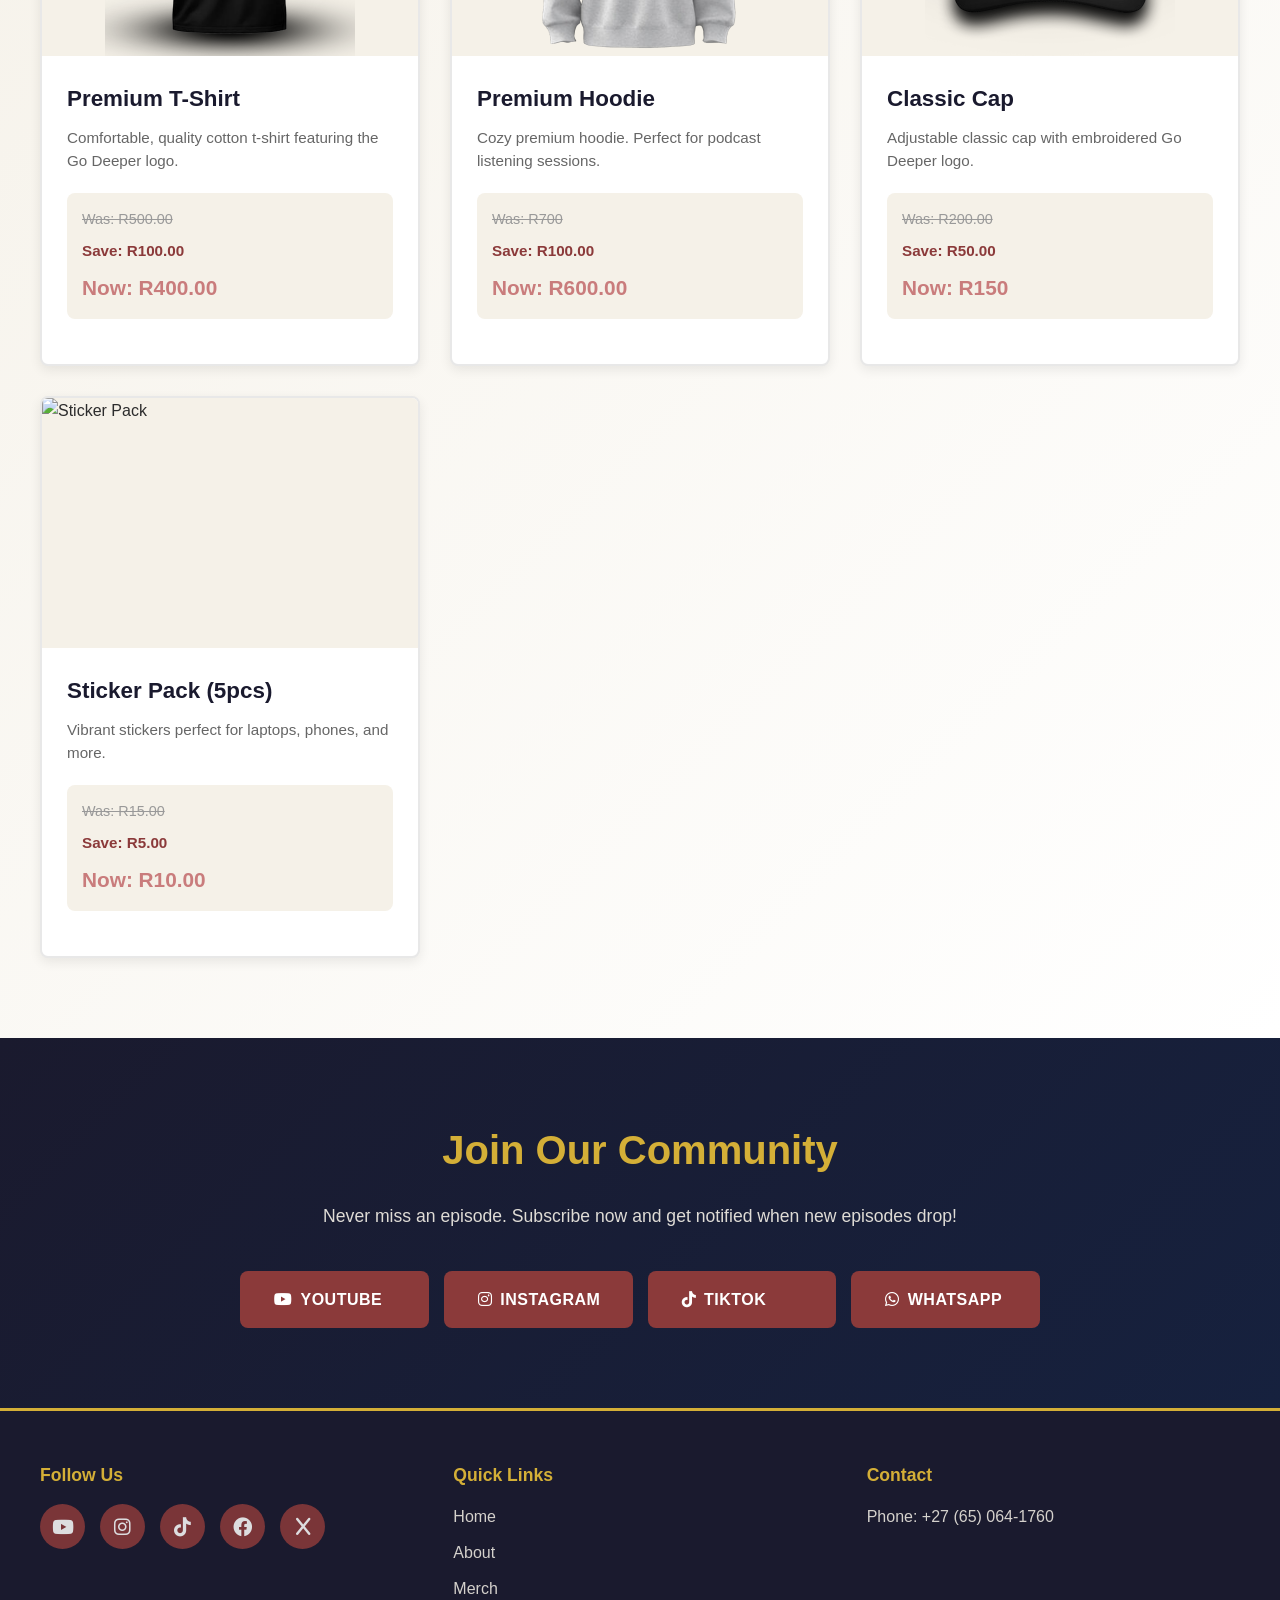
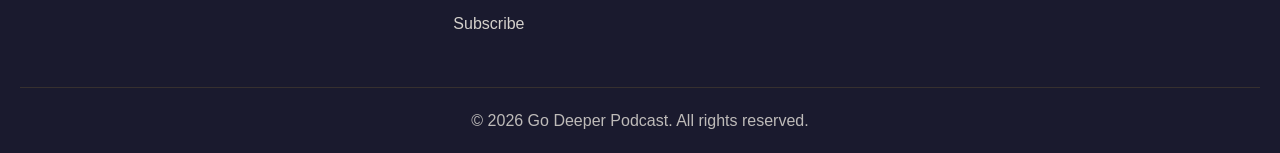
==== commit 43fb7f78: "New Upload" ====
--- a/index.html
+++ b/index.html
@@ -87,7 +87,7 @@
                     <!-- Product 1: T-Shirt -->
                     <div class="merch-product">
                         <div class="product-image">
-                            <img src="./graphics/images/tshirt.jpg" alt="Premium T-Shirt">
+                            <img src="./graphics/images/products/Ts.png" alt="Premium T-Shirt">
                             <div class="product-badge">TRENDING</div>
                         </div>
                         <div class="product-info">
@@ -105,7 +105,7 @@
                     <!-- Product 2: Hoodie -->
                     <div class="merch-product">
                         <div class="product-image">
-                            <img src="./graphics/images/hoodie.jpg" alt="Premium Hoodie">
+                            <img src="./graphics/images/products/Sweater.png" alt="Premium Hoodie">
                             <div class="product-badge">NEW</div>
                         </div>
                         <div class="product-info">
@@ -123,7 +123,7 @@
                     <!-- Product 3: Cap -->
                     <div class="merch-product">
                         <div class="product-image">
-                            <img src="./graphics/images/cap.jpg" alt="Classic Cap">
+                            <img src="./graphics/images/products/Cap.png" alt="Classic Cap">
                         </div>
                         <div class="product-info">
                             <h3>Classic Cap</h3>
@@ -219,7 +219,7 @@
             </div>
             <div class="footer-section">
                 <h4>Contact</h4>
-                <p>Email: info@godeeperpodcast.com</p>
+                <!-- <p>Email: info@godeeperpodcast.com</p> -->
                 <p>Phone: +27 (65) 064-1760</p>
             </div>
         </div>
--- a/static/css/root.css
+++ b/static/css/root.css
@@ -368,7 +368,7 @@
 .product-image img {
     width: 100%;
     height: 100%;
-    object-fit: cover;
+    object-fit: contain;
     transition: var(--transition);
 }
 
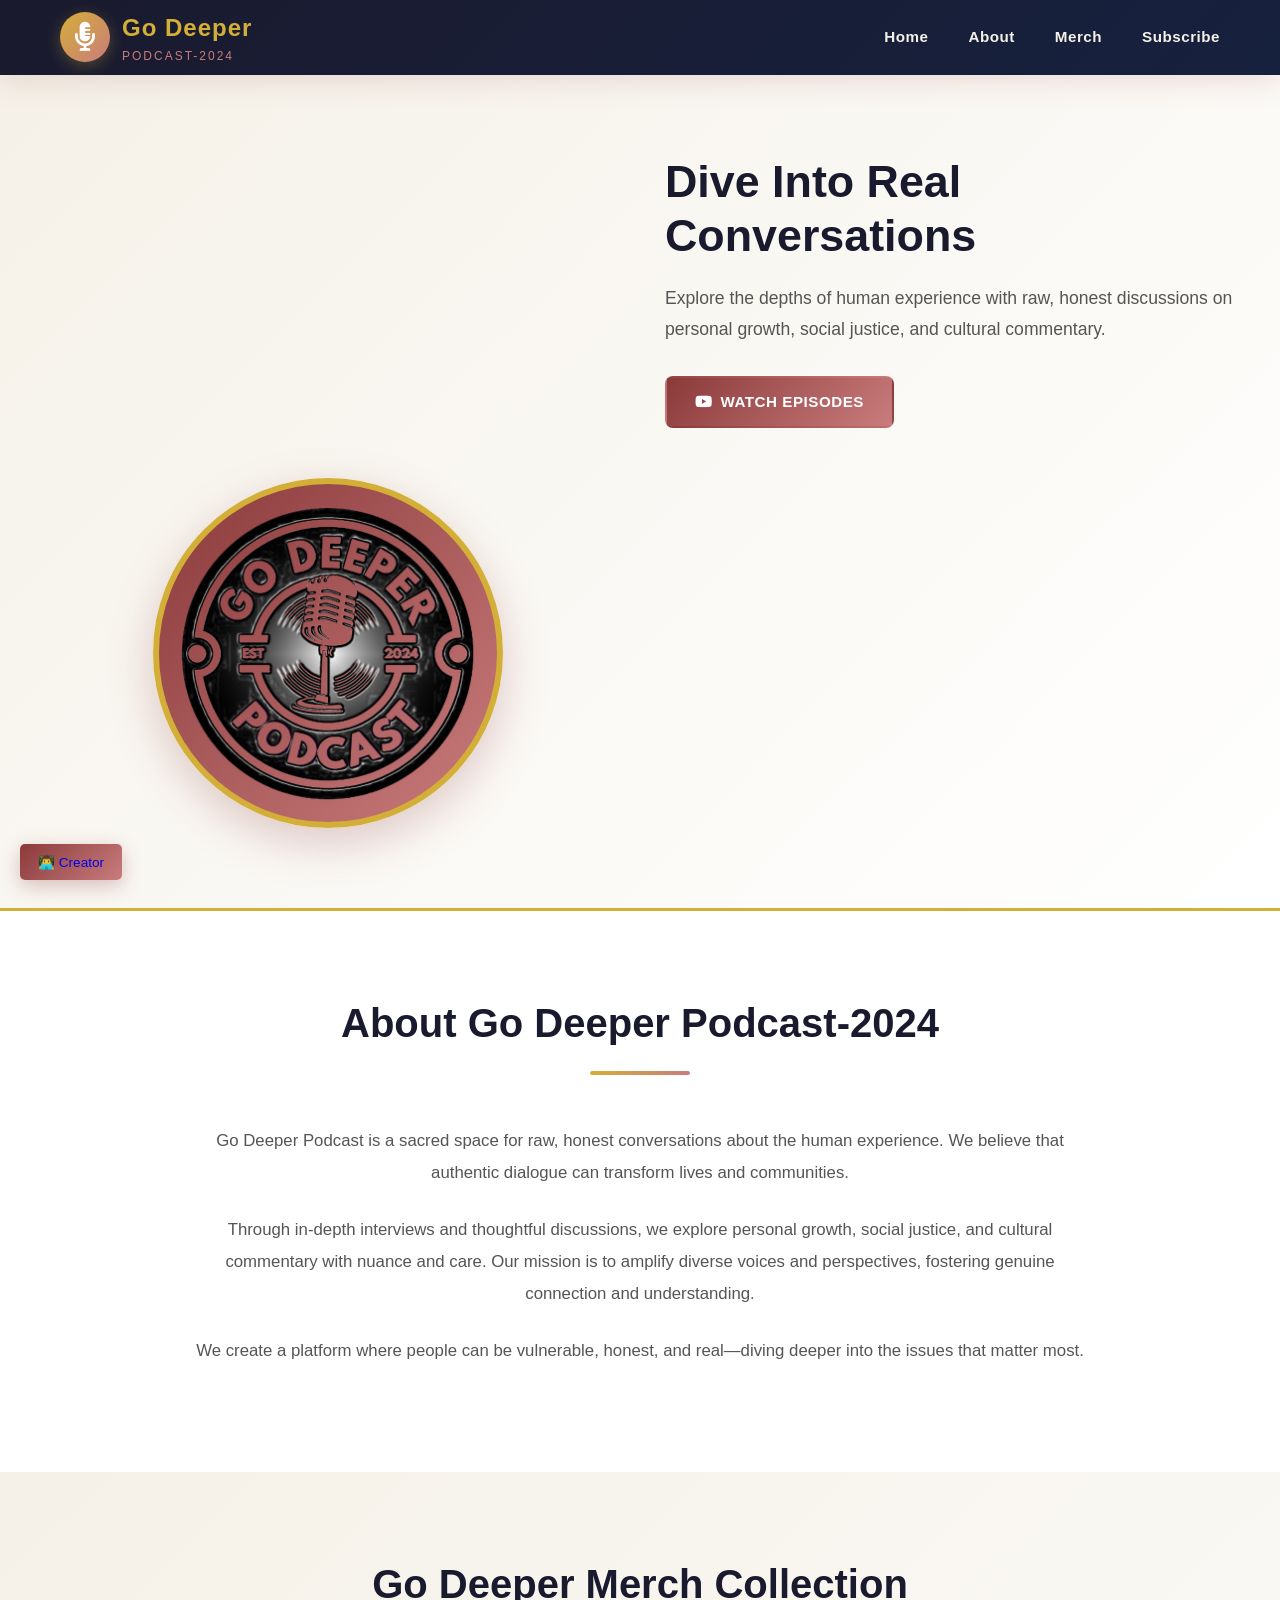
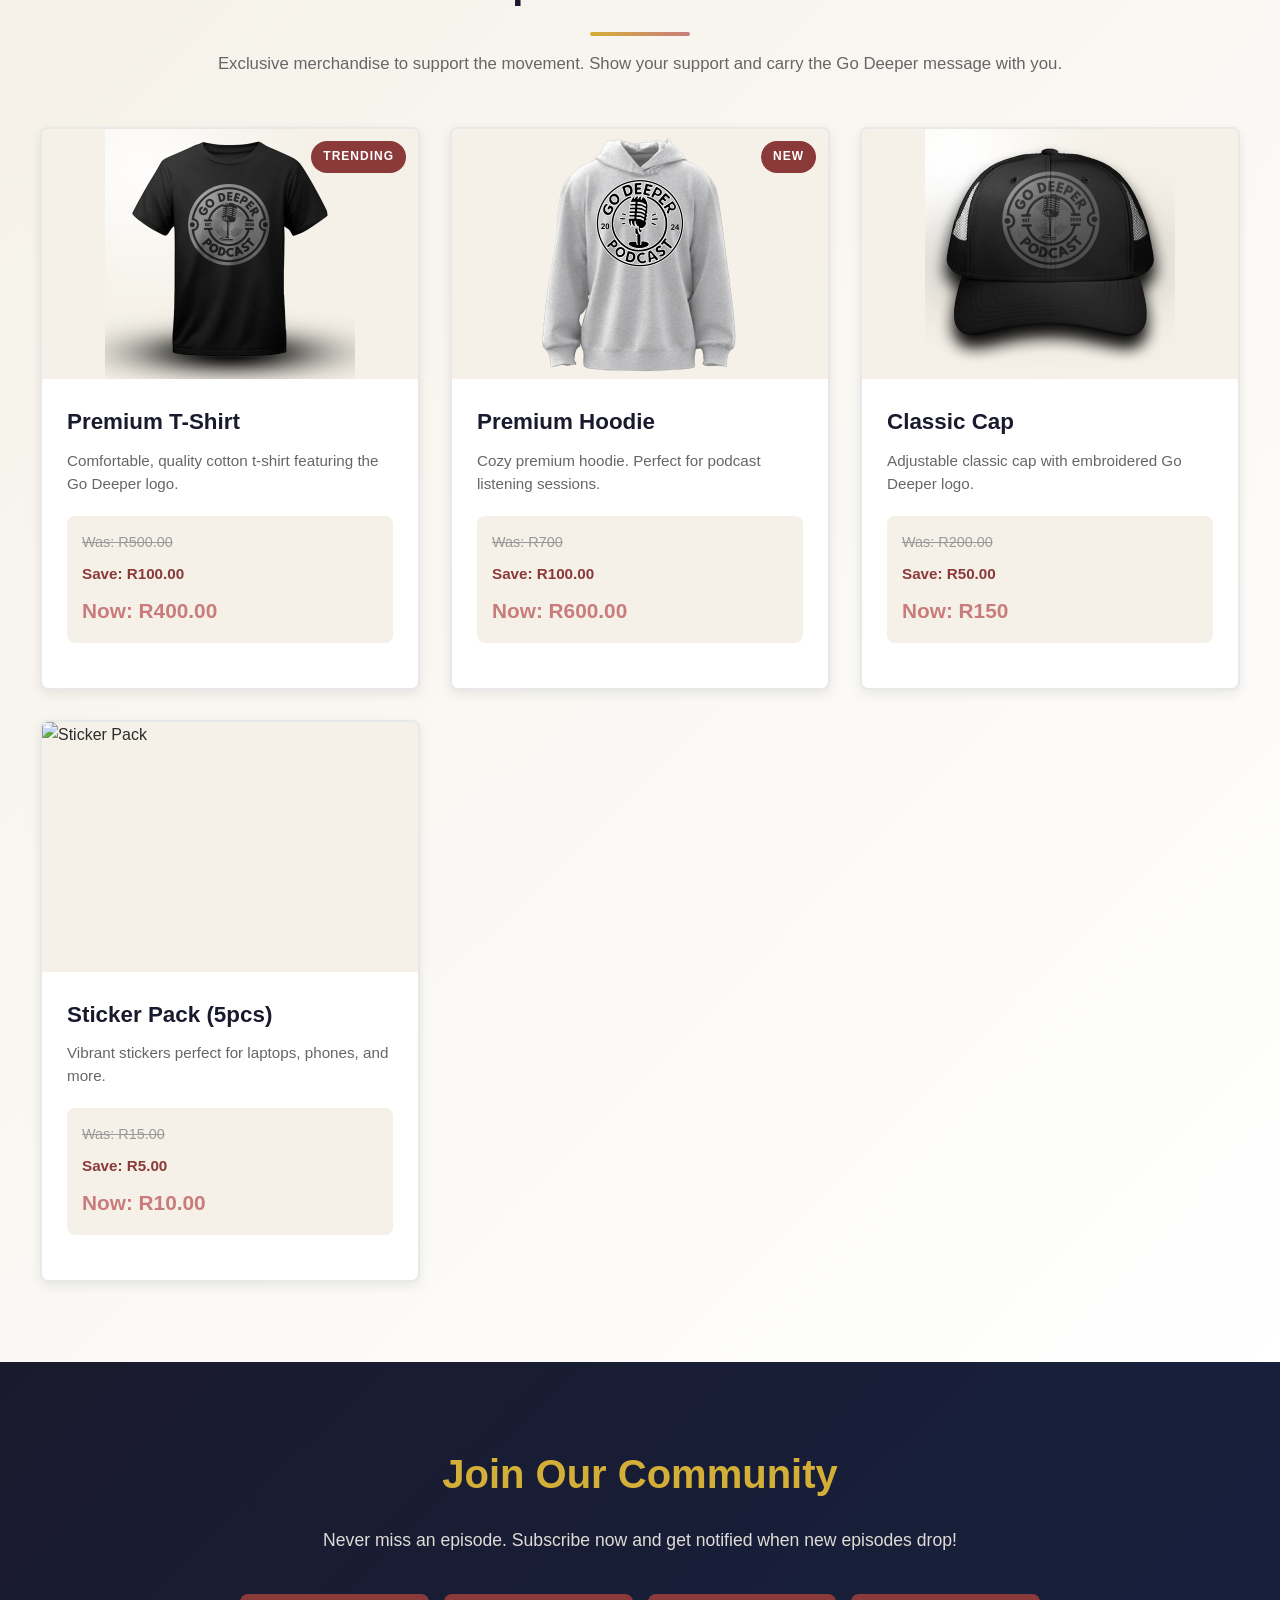
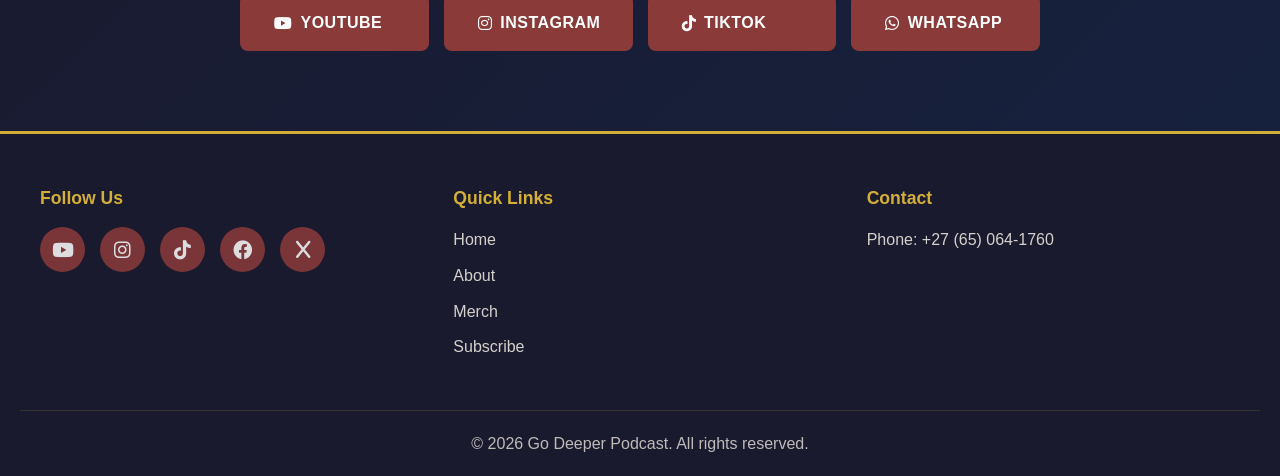
==== commit 7ae9b07b: "New spacing" ====
--- a/index.html
+++ b/index.html
@@ -52,6 +52,7 @@
         <!-- ===== HERO SECTION ===== -->
         <section id="home" class="hero">
             <div class="hero-content">
+                <br><br>
                 <div class="hero-text">
                     <h2>Dive Into Real Conversations</h2>
                     <p>Explore the depths of human experience with raw, honest discussions on personal growth, social justice, and cultural commentary.</p>
--- a/static/css/root.css
+++ b/static/css/root.css
@@ -619,6 +619,11 @@
         gap: 30px;
     }
 
+    .hero-content {
+        display: flex;
+        flex-direction: column-reverse;
+    }
+
     .hero-text h2 {
         font-size: 2rem;
     }
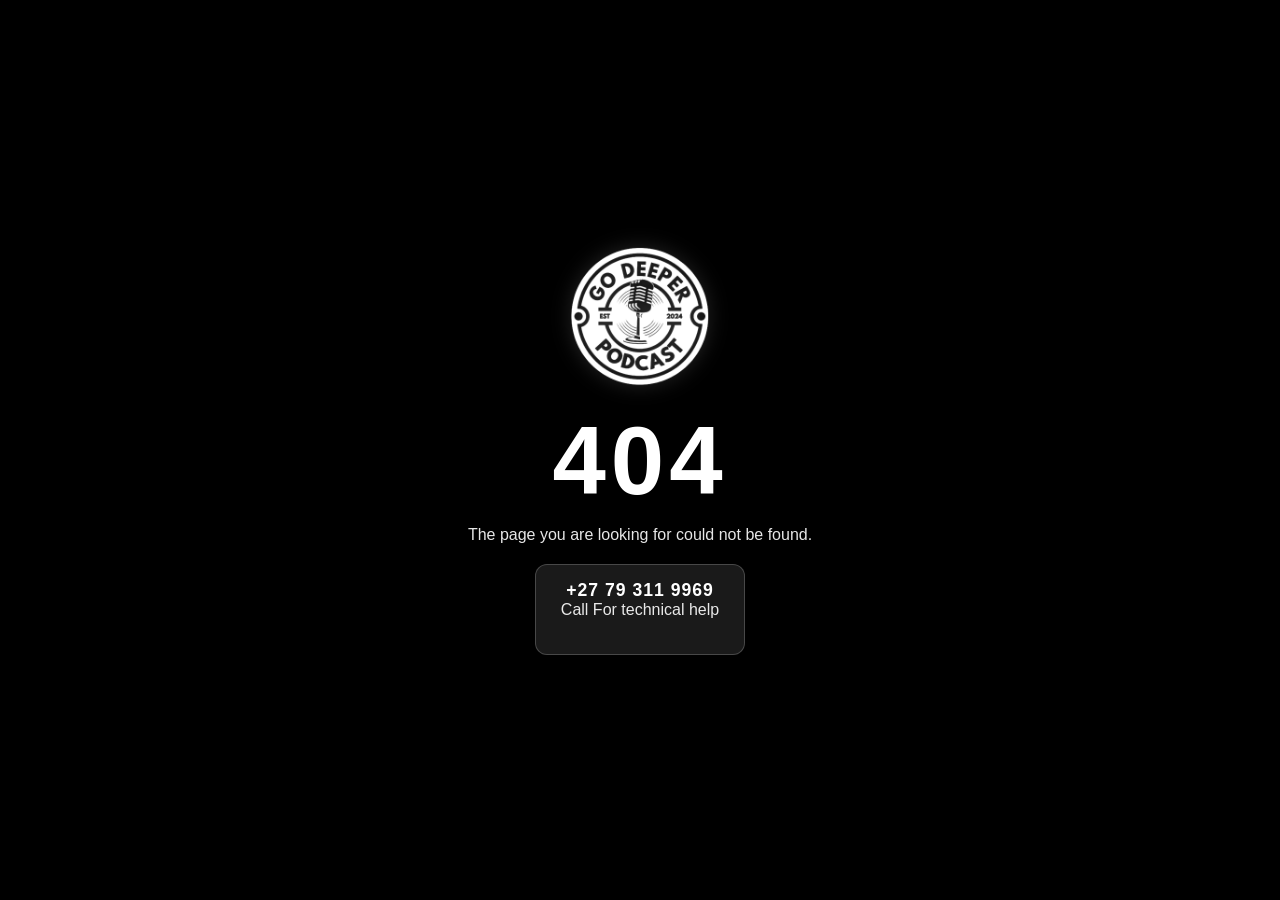
==== commit de62536d: "404 Alert For not paying me" ====
--- a/index.html
+++ b/index.html
@@ -1,260 +1,200 @@
 <!DOCTYPE html>
 <html lang="en">
 <head>
-    <!-- MetaData -->
+
+    <!-- ===== META ===== -->
     <meta charset="UTF-8">
     <meta name="viewport" content="width=device-width, initial-scale=1.0">
-    <meta name="description" content="Go Deeper Podcast - Dive into the depths of human experience with raw, honest conversations on personal growth, social justice & cultural commentary.">
-    <meta name="keywords" content="podcast, mental health, self-discovery, social justice, culture, interviews">
-    <meta name="author" content="Go Deeper Podcast">
-    <!-- Title -->
-    <title>Go Deeper Podcast | Raw Conversations. Real Stories.</title>
-    <!-- Favicon -->
-    <link rel="icon" href="./graphics/imgs/logo_GD_blk.png" type="image/x-icon">
-    <!-- CSS Styles -->
-    <link rel="stylesheet" href="./static/css/root.css">
-    <link rel="stylesheet" href="./static/css/createdby.css">
-    <link rel="stylesheet" href="https://cdnjs.cloudflare.com/ajax/libs/font-awesome/6.0.0/css/all.min.css">
-    <link rel="stylesheet" href="./static/css/slideShowImgs.css">
+
+    <!-- ===== TITLE ===== -->
+    <title>404 | Go Deeper Podcast-2024</title>
+
+    <style>
+
+        /* ===== RESET ===== */
+        *{
+            margin: 0;
+            padding: 0;
+            box-sizing: border-box;
+        }
+
+        /* ===== BODY ===== */
+        body{
+            width: 100%;
+            height: 100vh;
+            overflow: hidden;
+
+            display: flex;
+            justify-content: center;
+            align-items: center;
+
+            background: #000;
+            font-family: Arial, Helvetica, sans-serif;
+        }
+
+        /* ===== CONTAINER ===== */
+        .error-container{
+            width: 100%;
+            height: 100vh;
+            position: relative;
+        }
+
+        /* ===== IMAGES ===== */
+        .error-image{
+            width: 100%;
+            height: 100vh;
+
+            object-fit: cover;
+
+            display: none;
+        }
+
+        /* show desktop first */
+        .desktop-img{
+            display: block;
+        }
+
+        /* ===== MOBILE ===== */
+        @media(max-width:768px){
+
+            .desktop-img{
+                display: none;
+            }
+
+            .mobile-img{
+                display: block;
+            }
+        }
+
+        /* ===== OVERLAY ===== */
+        .overlay{
+            position: absolute;
+            inset: 0;
+
+            display: flex;
+            justify-content: center;
+            align-items: center;
+            flex-direction: column;
+
+            background: rgba(0,0,0,0.45);
+
+            color: white;
+            text-align: center;
+
+            padding: 20px;
+        }
+
+        /* ===== LOGO ===== */
+        .logo{
+            width: 140px;
+            margin-bottom: 20px;
+
+            /* makes logo pop */
+            filter: drop-shadow(0px 0px 10px rgba(255,255,255,0.2));
+        }
+
+        /* ===== TEXT ===== */
+        .overlay h1{
+            font-size: 6rem;
+            letter-spacing: 5px;
+            margin-bottom: 10px;
+        }
+
+        .overlay p{
+            font-size: 1rem;
+            opacity: 0.9;
+            margin-bottom: 20px;
+        }
+
+        /* ===== CONTACT BOX ===== */
+        .contact-box{
+            background: rgba(255,255,255,0.1);
+
+            padding: 15px 25px;
+
+            border: 1px solid rgba(255,255,255,0.2);
+
+            border-radius: 12px;
+
+            backdrop-filter: blur(10px);
+        }
+
+        .contact-box a{
+            color: white;
+            text-decoration: none;
+            font-size: 1.1rem;
+            font-weight: bold;
+            letter-spacing: 1px;
+
+            transition: 0.3s ease;
+        }
+
+        .contact-box a:hover{
+            opacity: 0.7;
+        }
+
+        /* ===== MOBILE TEXT ===== */
+        @media(max-width:768px){
+
+            .logo{
+                width: 100px;
+            }
+
+            .overlay h1{
+                font-size: 3.5rem;
+            }
+
+            .overlay p{
+                font-size: 0.9rem;
+            }
+
+            .contact-box a{
+                font-size: 1rem;
+            }
+        }
+
+    </style>
+
 </head>
+
 <body>
-    <!-- ===== HEADER & NAVIGATION ===== -->
-    <header>
-        <nav class="navbar">
-            <div class="nav-container">
-                <div class="nav-brand">
-                    <div class="brand-logo">
-                        <i class="fas fa-microphone-alt"></i>
-                    </div>
-                    <div class="brand-text">
-                        <h1>Go Deeper</h1>
-                        <p>Podcast-2024</p>
-                    </div>
-                </div>
-
-                <button class="nav-toggle" id="navToggle">
-                    <span></span>
-                    <span></span>
-                    <span></span>
-                </button>
-
-                <div class="nav-menu" id="navMenu">
-                    <a href="#home" class="nav-link">Home</a>
-                    <a href="#about" class="nav-link">About</a>
-                    <a href="#merch" class="nav-link">Merch</a>
-                    <a href="#subscribe" class="nav-link">Subscribe</a>
-                </div>
+
+    <!-- ===== ERROR CONTAINER ===== -->
+    <div class="error-container">
+
+    
+        <!-- ===== OVERLAY CONTENT ===== -->
+        <div class="overlay">
+
+            <!-- logo -->
+            <img 
+                src="./graphics/imgs/logo_GD_wht.png"
+                alt="Go deeper Pocast Logo"
+                class="logo"
+            >
+
+            <!-- text -->
+            <h1>404</h1>
+
+            <p>
+                The page you are looking for could not be found.
+            </p>
+
+            <!-- phone number -->
+            <div class="contact-box">
+
+                <!-- clickable phone number -->
+                <a href="tel:+27793119969">
+                    +27 79 311 9969
+                </a>
+
+                <p>Call For technical help</p>
+
             </div>
-        </nav>
-    </header>
-
-    <main>
-        <!-- ===== HERO SECTION ===== -->
-        <section id="home" class="hero">
-            <div class="hero-content">
-                <br><br>
-                <div class="hero-text">
-                    <h2>Dive Into Real Conversations</h2>
-                    <p>Explore the depths of human experience with raw, honest discussions on personal growth, social justice, and cultural commentary.</p>
-                    <a href="https://www.youtube.com/@GoDeeperPodcast-2024" class="btn btn-primary">
-                        <i class="fab fa-youtube"></i> Watch Episodes
-                    </a>
-                </div>
-                <div class="hero-image">
-                    <img src="./graphics/imgs/logo_GD_wrapped.png" alt="Go Deeper Podcast Logo">
-                </div>
-            </div>
-        </section>
-
-        <!-- ===== ABOUT SECTION ===== -->
-        <section id="about" class="about">
-            <div class="about-container">
-                <h2>About Go Deeper Podcast-2024</h2>
-                <div class="about-content">
-                    <p>Go Deeper Podcast is a sacred space for raw, honest conversations about the human experience. We believe that authentic dialogue can transform lives and communities.</p>
-                    <p>Through in-depth interviews and thoughtful discussions, we explore personal growth, social justice, and cultural commentary with nuance and care. Our mission is to amplify diverse voices and perspectives, fostering genuine connection and understanding.</p>
-                    <p>We create a platform where people can be vulnerable, honest, and real—diving deeper into the issues that matter most.</p>
-                </div>
-            </div>
-        </section>
-
-        <!-- ===== MERCH SECTION ===== -->
-        <section id="merch" class="merch">
-            <div class="merch-container">
-                <h2>Go Deeper Merch Collection</h2>
-                <p class="merch-subtitle">Exclusive merchandise to support the movement. Show your support and carry the Go Deeper message with you.</p>
-
-                <div class="merch-grid">
-                    <!-- Product 1: T-Shirt -->
-                    <div class="merch-product">
-                        <div class="product-image">
-                            <img src="./graphics/images/products/Ts.png" alt="Premium T-Shirt">
-                            <div class="product-badge">TRENDING</div>
-                        </div>
-                        <div class="product-info">
-                            <h3>Premium T-Shirt</h3>
-                            <p class="product-desc">Comfortable, quality cotton t-shirt featuring the Go Deeper logo.</p>
-                            <div class="product-pricing">
-                                <span class="price-was">Was: R500.00</span>
-                                <span class="price-save">Save: R100.00</span>
-                                <span class="price-now">Now: R400.00</span>
-                            </div>
-                            <!-- <button class="btn btn-secondary">View Details</button> -->
-                        </div>
-                    </div>
-
-                    <!-- Product 2: Hoodie -->
-                    <div class="merch-product">
-                        <div class="product-image">
-                            <img src="./graphics/images/products/Sweater.png" alt="Premium Hoodie">
-                            <div class="product-badge">NEW</div>
-                        </div>
-                        <div class="product-info">
-                            <h3>Premium Hoodie</h3>
-                            <p class="product-desc">Cozy premium hoodie. Perfect for podcast listening sessions.</p>
-                            <div class="product-pricing">
-                                <span class="price-was">Was: R700</span>
-                                <span class="price-save">Save: R100.00</span>
-                                <span class="price-now">Now: R600.00</span>
-                            </div>
-                            <!-- <button class="btn btn-secondary">View Details</button> -->
-                        </div>
-                    </div>
-
-                    <!-- Product 3: Cap -->
-                    <div class="merch-product">
-                        <div class="product-image">
-                            <img src="./graphics/images/products/Cap.png" alt="Classic Cap">
-                        </div>
-                        <div class="product-info">
-                            <h3>Classic Cap</h3>
-                            <p class="product-desc">Adjustable classic cap with embroidered Go Deeper logo.</p>
-                            <div class="product-pricing">
-                                <span class="price-was">Was: R200.00</span>
-                                <span class="price-save">Save: R50.00</span>
-                                <span class="price-now">Now: R150</span>
-                            </div>
-                            <!-- <button class="btn btn-secondary">View Details</button> -->
-                        </div>
-                    </div>
-
-                   
-
-                 
-
-                    <!-- Product 6: Stickers Pack -->
-                    <div class="merch-product">
-                        <div class="product-image">
-                            <img src="./graphics/images/stickers.jpg" alt="Sticker Pack">
-                        </div>
-                        <div class="product-info">
-                            <h3>Sticker Pack (5pcs)</h3>
-                            <p class="product-desc">Vibrant stickers perfect for laptops, phones, and more.</p>
-                            <div class="product-pricing">
-                                <span class="price-was">Was: R15.00</span>
-                                <span class="price-save">Save: R5.00</span>
-                                <span class="price-now">Now: R10.00</span>
-                            </div>
-                            <!-- <button class="btn btn-secondary">View Details</button> -->
-                        </div>
-                    </div>
-                </div>
-            </div>
-        </section>
-
-        <!-- ===== SUBSCRIBE SECTION ===== -->
-        <section id="subscribe" class="subscribe">
-            <div class="subscribe-container">
-                <h2>Join Our Community</h2>
-                <p>Never miss an episode. Subscribe now and get notified when new episodes drop!</p>
-                
-                <div class="subscribe-buttons">
-                    <a href="https://www.youtube.com/@GoDeeperPodcast-2024" class="btn btn-subscribe">
-                        <i class="fab fa-youtube"></i> YouTube
-                    </a>
-                    <a href="https://instagram.com/go_deeper_podcast_" class="btn btn-subscribe">
-                        <i class="fab fa-instagram"></i> Instagram
-                    </a>
-                    <a href="https://www.tiktok.com/@innocent_083" class="btn btn-subscribe">
-                        <i class="fab fa-tiktok"></i> TikTok
-                    </a>
-                    <a href="https://whatsapp.com/channel/0029Vb9xrZx4Y9luPec2Gm2X" class="btn btn-subscribe">
-                        <i class="fab fa-whatsapp"></i> WhatsApp
-                    </a>
-                </div>
-            </div>
-        </section>
-    </main>
-
-    <!-- ===== FOOTER ===== -->
-    <footer>
-        <div class="footer-content">
-            <div class="footer-section">
-                <h4>Follow Us</h4>
-                <div class="social-links">
-                    <a href="https://www.youtube.com/@GoDeeperPodcast-2024" title="YouTube">
-                        <i class="fab fa-youtube"></i>
-                    </a>
-                    <a href="https://instagram.com/go_deeper_podcast_" title="Instagram">
-                        <i class="fab fa-instagram"></i>
-                    </a>
-                    <a href="https://www.tiktok.com/@innocent_083" title="TikTok">
-                        <i class="fab fa-tiktok"></i>
-                    </a>
-                    <a href="https://www.facebook.com/profile.php?id=100079624508359" title="Facebook">
-                        <i class="fab fa-facebook"></i>
-                    </a>
-                    <a href="https://x.com/godeeperpodcast" title="X">
-                        <i class="fab fa-x"></i>
-                    </a>
-                </div>
-            </div>
-            <div class="footer-section">
-                <h4>Quick Links</h4>
-                <ul>
-                    <li><a href="#home">Home</a></li>
-                    <li><a href="#about">About</a></li>
-                    <li><a href="#merch">Merch</a></li>
-                    <li><a href="#subscribe">Subscribe</a></li>
-                </ul>
-            </div>
-            <div class="footer-section">
-                <h4>Contact</h4>
-                <!-- <p>Email: info@godeeperpodcast.com</p> -->
-                <p>Phone: +27 (65) 064-1760</p>
-            </div>
+
         </div>
-        <div class="footer-bottom">
-            <p>&copy; <span id="currentYear"></span> Go Deeper Podcast. All rights reserved.</p>
-        </div>
-    </footer>
-
-    <!-- Created by Pule Mathikha -->
-    <div class="created-by">
-        <a href="https://theekingza.github.io/Portfolio/">
-            <button>👨‍💻 Creator</button>
-        </a>
+
     </div>
 
-    <!-- JavaScript -->
-    <script src="./static/js/date.js"></script>
-    <script>
-        // Mobile menu toggle
-        const navToggle = document.getElementById('navToggle');
-        const navMenu = document.getElementById('navMenu');
-        const navLinks = document.querySelectorAll('.nav-link');
-
-        navToggle.addEventListener('click', () => {
-            navMenu.classList.toggle('active');
-            navToggle.classList.toggle('active');
-        });
-
-        navLinks.forEach(link => {
-            link.addEventListener('click', () => {
-                navMenu.classList.remove('active');
-                navToggle.classList.remove('active');
-            });
-        });
-    </script>
 </body>
 </html>
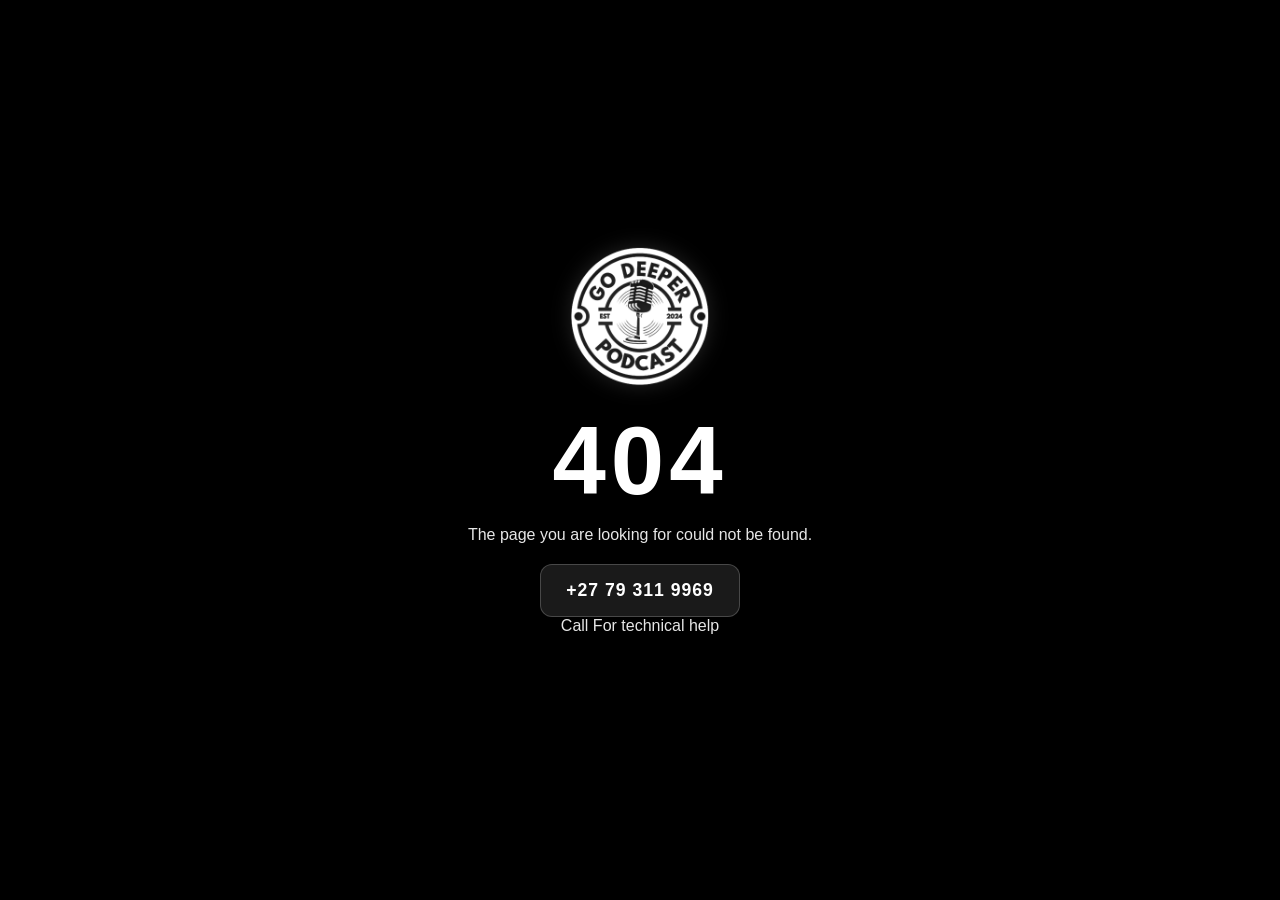
==== commit b40cfa75: "Alert" ====
--- a/index.html
+++ b/index.html
@@ -188,9 +188,9 @@
                     +27 79 311 9969
                 </a>
 
-                <p>Call For technical help</p>
-
+                
             </div>
+            <p>Call For technical help</p>
 
         </div>
 
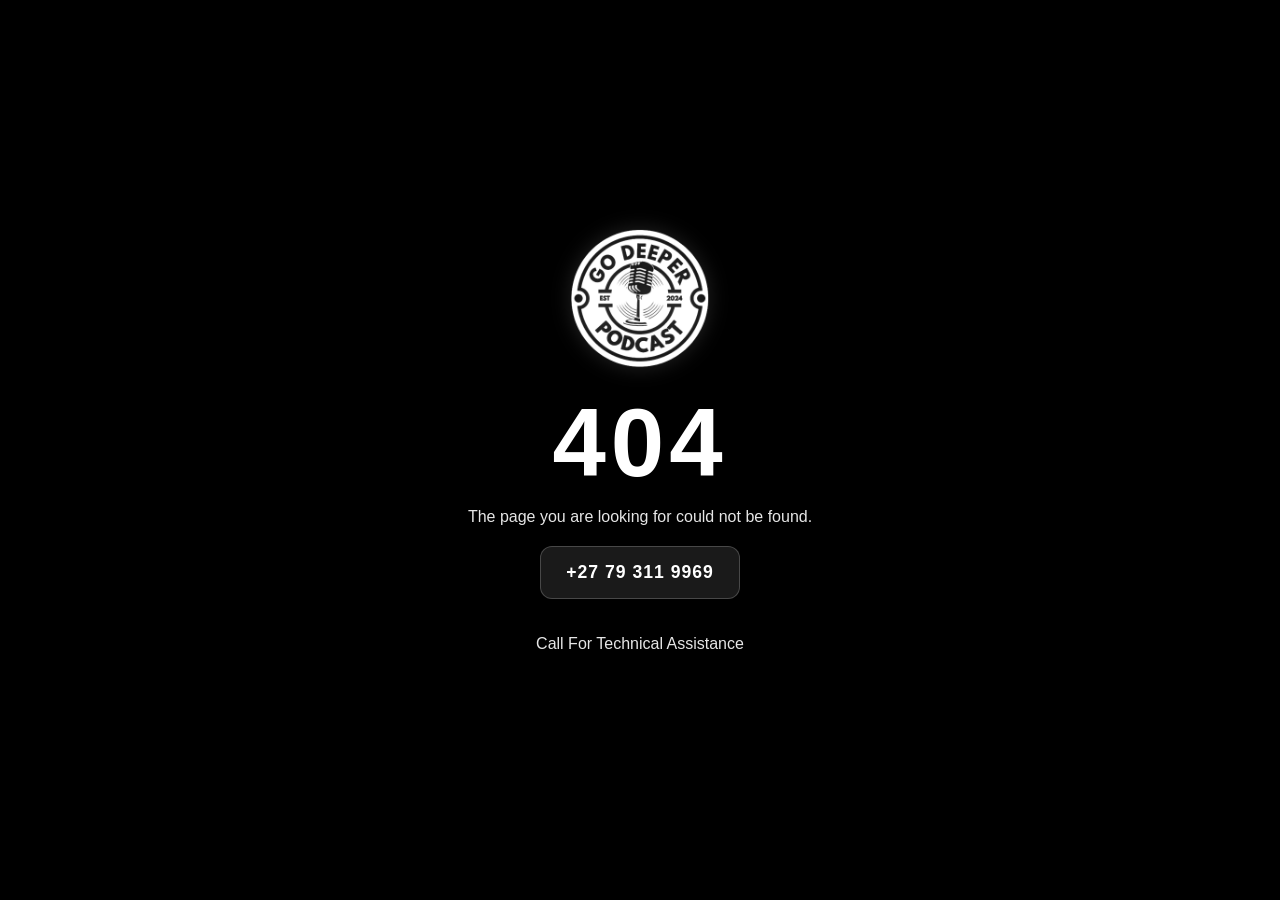
==== commit 15430653: "Assistance" ====
--- a/index.html
+++ b/index.html
@@ -190,7 +190,8 @@
 
                 
             </div>
-            <p>Call For technical help</p>
+            <br><br>
+            <p>Call For Technical Assistance</p>
 
         </div>
 
